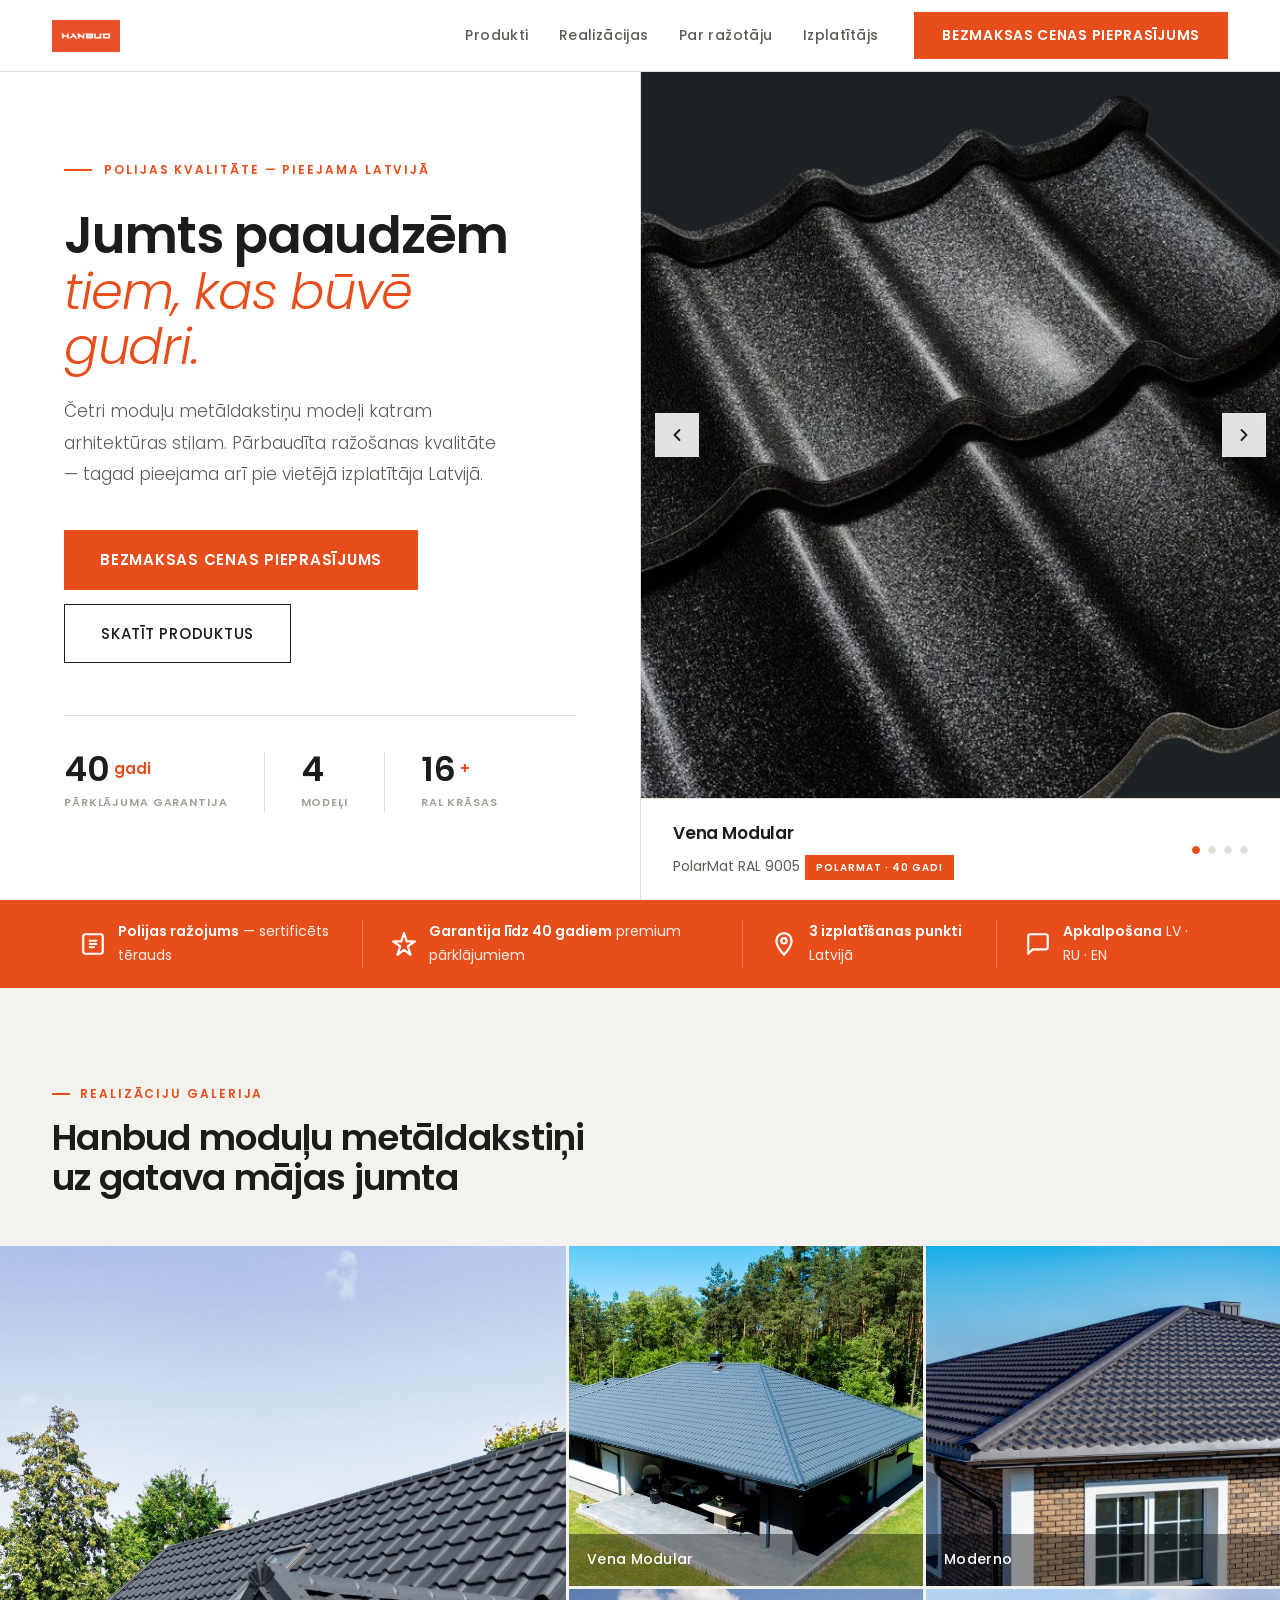
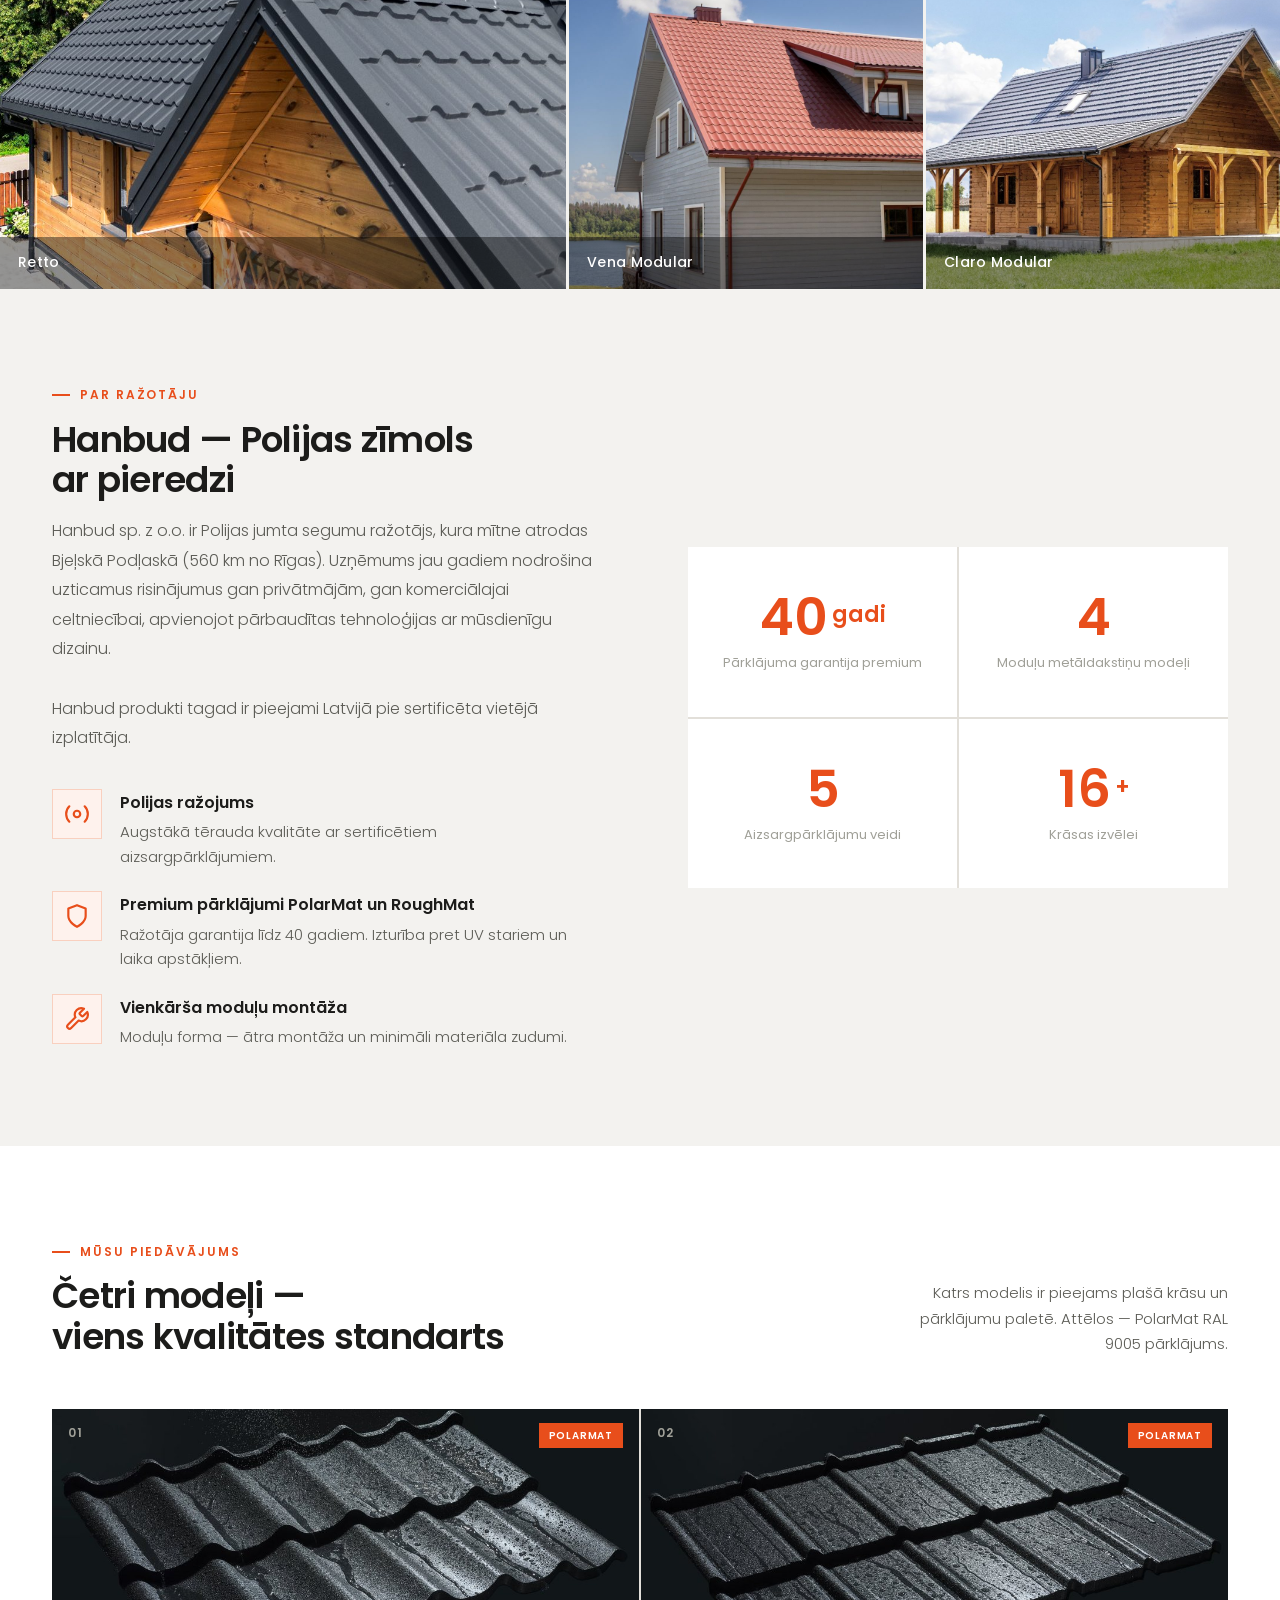
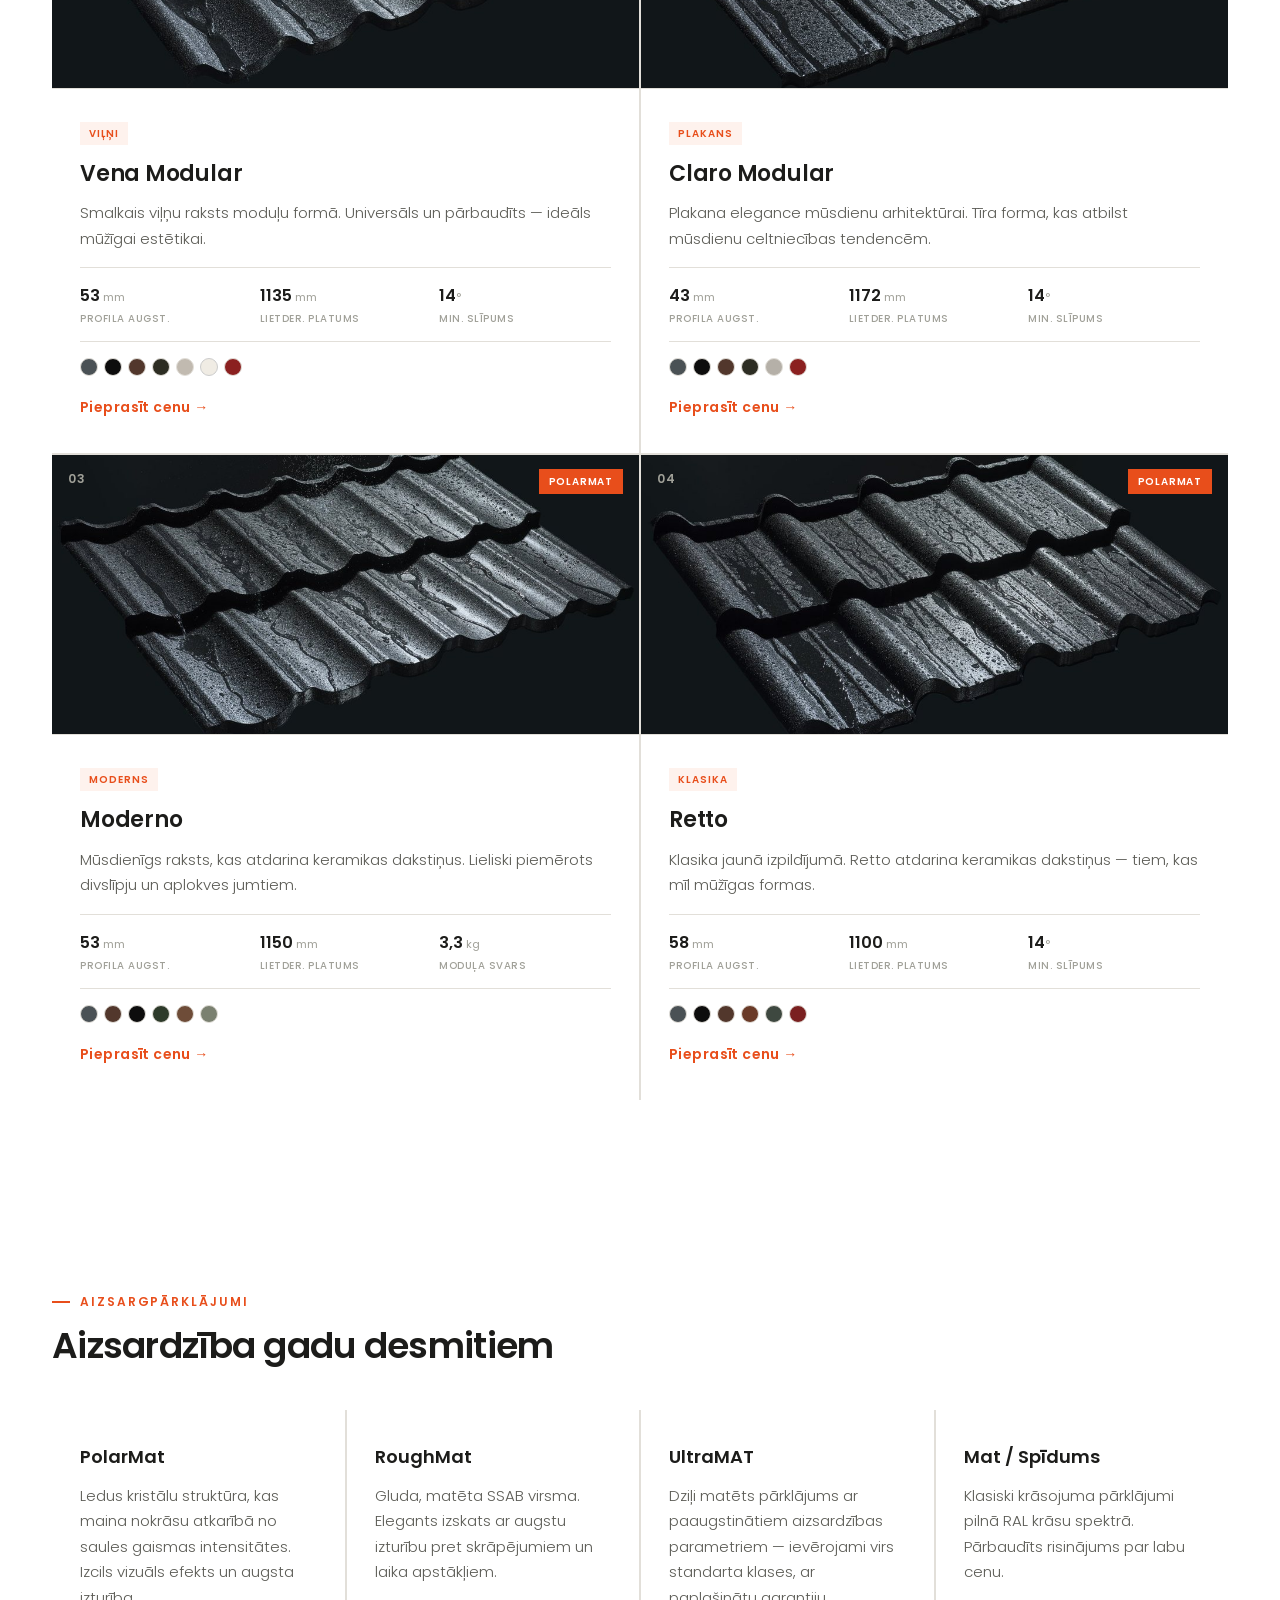
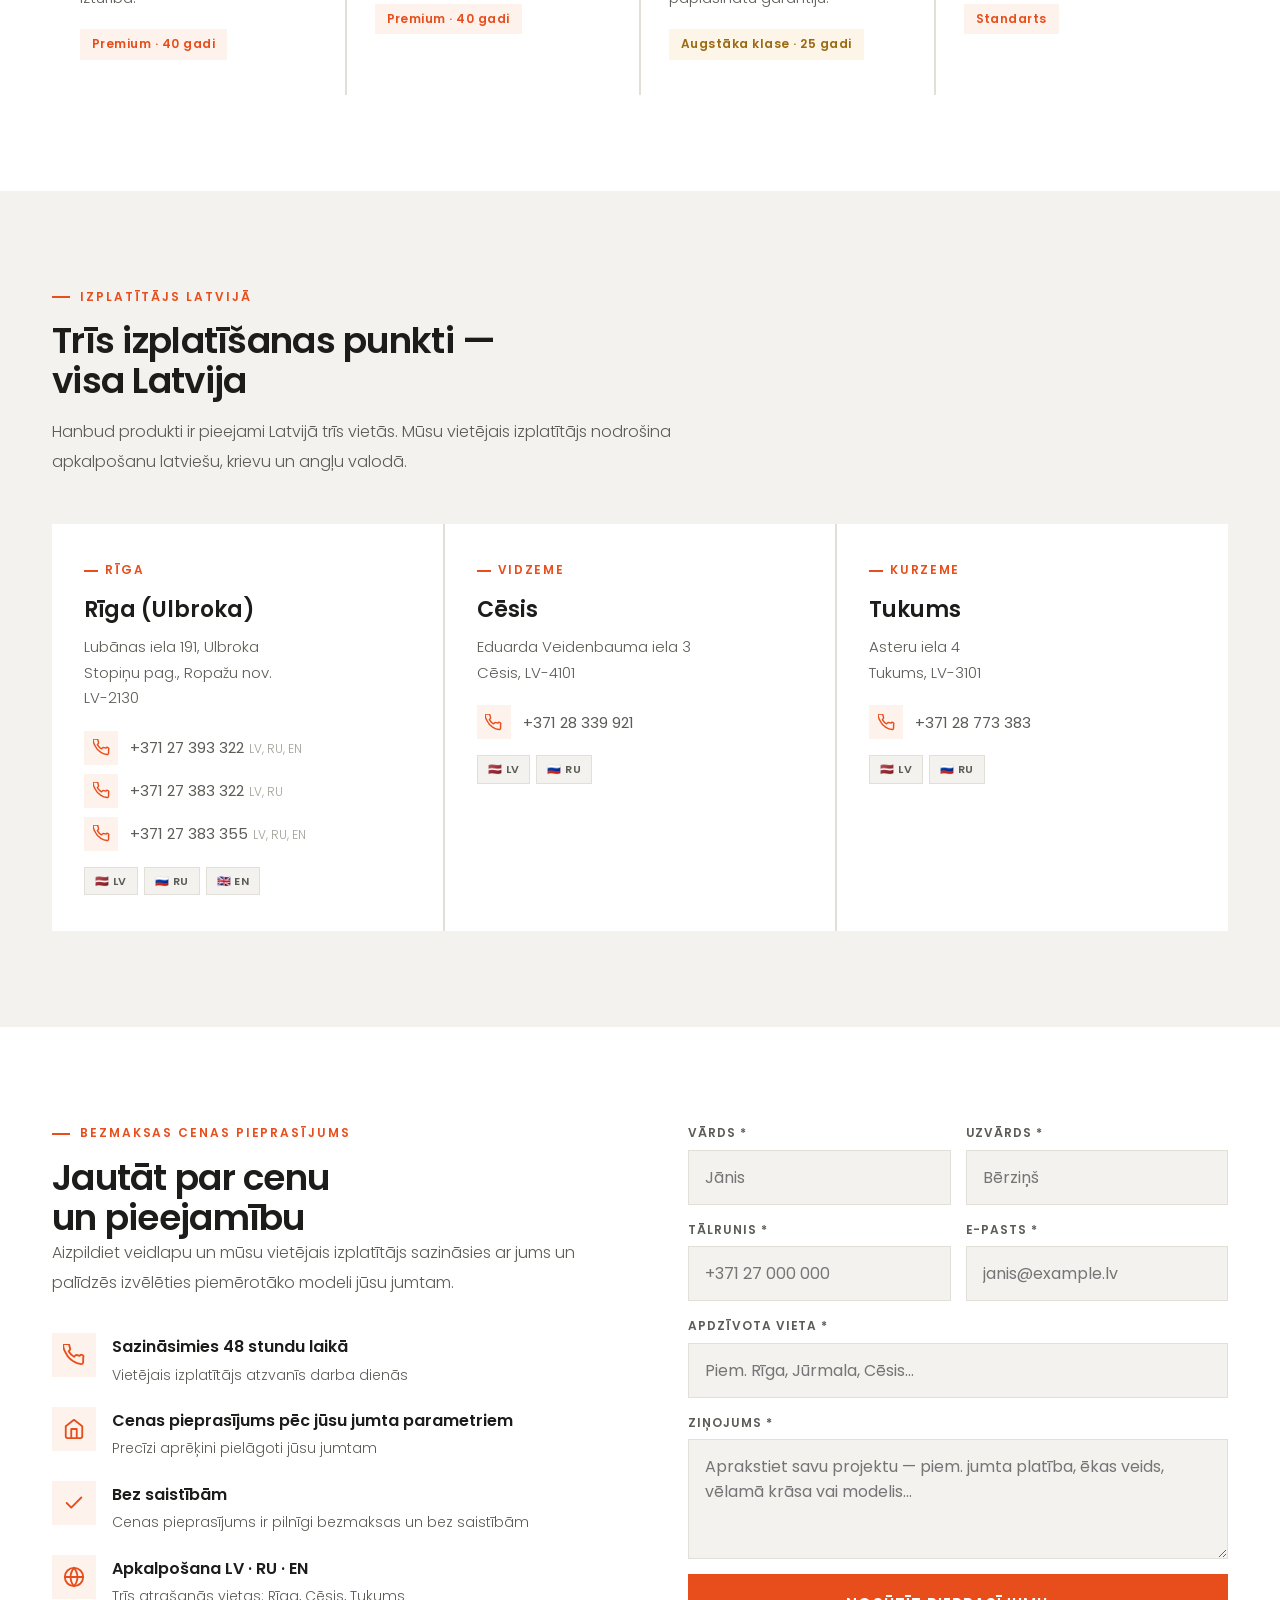
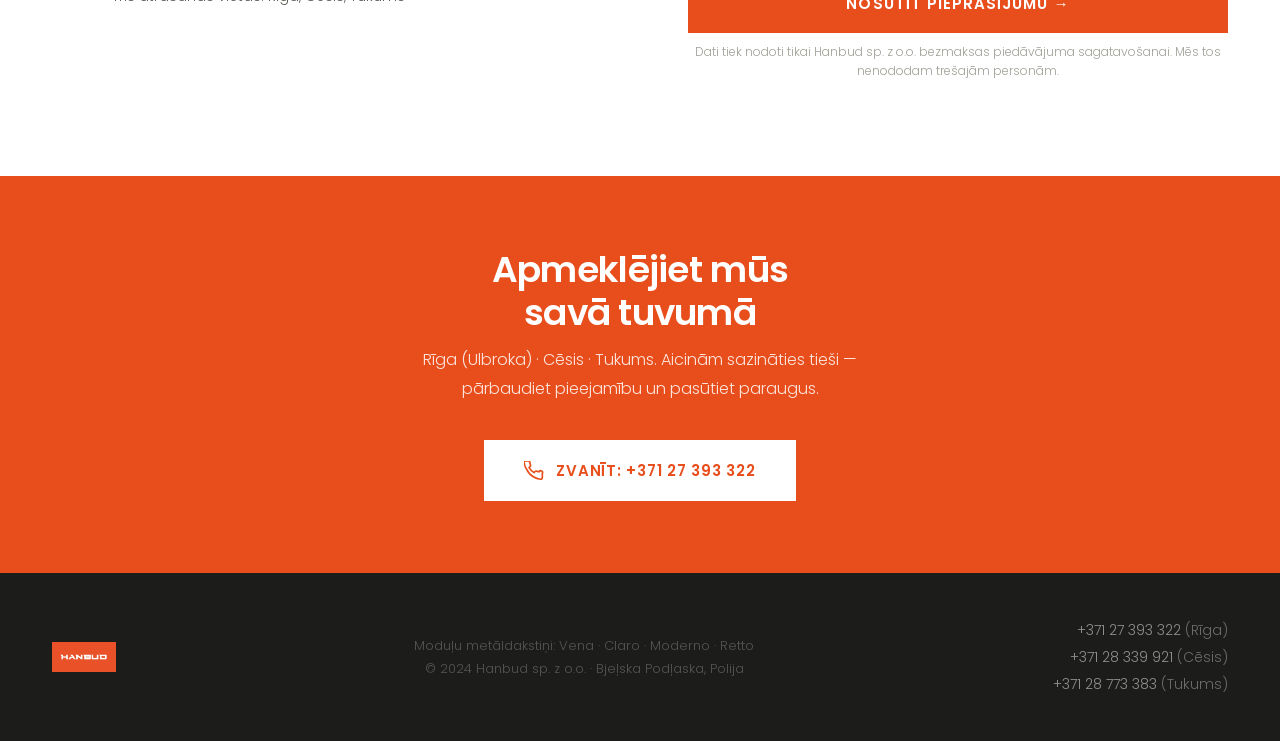
==== index.html @ 51af0681 "Add files via upload" ====
<!DOCTYPE html>
<html lang="lv">
<head>
  <meta charset="UTF-8">
  <meta name="viewport" content="width=device-width, initial-scale=1.0">
  <title>Hanbud Moduļu Metāldakstiņi | Latvija</title>
  <link rel="icon" type="image/png" href="images/logo.png">
  <link rel="preconnect" href="https://fonts.googleapis.com">
  <link href="https://fonts.googleapis.com/css2?family=Poppins:ital,wght@0,300;0,400;0,500;0,600;0,700;1,300&display=swap" rel="stylesheet">
  <link rel="stylesheet" href="style.css">
</head>
<body>

<!-- NAV -->
<nav>
  <a class="nav-logo" href="#top"><img src="images/logo.png" alt="Hanbud"></a>
  <div class="nav-right">
    <div class="nav-links">
      <a href="#produkty">Produkti</a>
      <a href="#realizacje">Realizācijas</a>
      <a href="#o-nas">Par ražotāju</a>
      <a href="#dystrybutor">Izplatītājs</a>
    </div>
    <a class="nav-cta" href="#formularz">Bezmaksas cenas pieprasījums</a>
  </div>
</nav>

<!-- HERO -->
<section id="top" style="padding:0">
  <div class="hero">
    <div class="hero-left">
      <div class="hero-eyebrow">
        <div class="eyebrow-line"></div>
        <span class="eyebrow-text">Polijas kvalitāte — pieejama Latvijā</span>
      </div>
      <h1>Jumts paaudzēm<br><em>tiem, kas būvē<br>gudri.</em></h1>
      <p class="hero-desc">Četri moduļu metāldakstiņu modeļi katram arhitektūras stilam. Pārbaudīta ražošanas kvalitāte — tagad pieejama arī pie vietējā izplatītāja Latvijā.</p>
      <div class="hero-actions">
        <a class="btn-primary" href="#formularz">Bezmaksas cenas pieprasījums</a>
        <a class="btn-ghost" href="#produkty">Skatīt produktus</a>
      </div>
      <div class="hero-stats">
        <div class="hero-stat">
          <div class="stat-num">40<span class="stat-unit">gadi</span></div>
          <div class="stat-label">Pārklājuma garantija</div>
        </div>
        <div class="hero-stat">
          <div class="stat-num">4</div>
          <div class="stat-label">Modeļi</div>
        </div>
        <div class="hero-stat">
          <div class="stat-num">16<span class="stat-unit">+</span></div>
          <div class="stat-label">RAL krāsas</div>
        </div>
      </div>
    </div>
    <div class="hero-right">
      <div class="hero-img-area" id="heroImgArea">
        <button class="slider-arrow slider-prev" onclick="switchHero(cur - 1)" aria-label="Iepriekšējais">
          <svg viewBox="0 0 24 24"><polyline points="15 18 9 12 15 6"/></svg>
        </button>
        <img class="hero-main-img" id="heroImg" src="images/hero_vena.jpg" alt="Blachodachówka">
        <button class="slider-arrow slider-next" onclick="switchHero(cur + 1)" aria-label="Nākamais">
          <svg viewBox="0 0 24 24"><polyline points="9 18 15 12 9 6"/></svg>
        </button>
      </div>
      <div class="hero-info-bar">
        <div class="hero-product-label">
          <strong id="heroName">Vena Modular</strong>
          <span id="heroSub">PolarMat RAL 9005</span>
          <div class="hero-coating-badge">PolarMat · 40 gadi</div>
        </div>
        <div class="hero-dots">
          <div class="hero-dot active" onclick="switchHero(0)"></div>
          <div class="hero-dot" onclick="switchHero(1)"></div>
          <div class="hero-dot" onclick="switchHero(2)"></div>
          <div class="hero-dot" onclick="switchHero(3)"></div>
        </div>
      </div>
    </div>
  </div>
</section>

<!-- TRUST BAR -->
<div class="trust-bar">
  <div class="trust-item">
    <svg class="trust-svg" viewBox="0 0 24 24"><rect x="3" y="3" width="18" height="18" rx="2"/><path d="M9 9h6M9 12h6M9 15h4"/></svg>
    <span class="trust-text"><strong>Polijas ražojums</strong> — sertificēts tērauds</span>
  </div>
  <div class="trust-item">
    <svg class="trust-svg" viewBox="0 0 24 24"><path d="M12 2l2.5 7.5H22l-6.5 4.7 2.5 7.8L12 17.5 6 22l2.5-7.8L2 9.5h7.5z"/></svg>
    <span class="trust-text"><strong>Garantija līdz 40 gadiem</strong> premium pārklājumiem</span>
  </div>
  <div class="trust-item">
    <svg class="trust-svg" viewBox="0 0 24 24"><path d="M12 2C8.13 2 5 5.13 5 9c0 5.25 7 13 7 13s7-7.75 7-13c0-3.87-3.13-7-7-7z"/><circle cx="12" cy="9" r="2.5"/></svg>
    <span class="trust-text"><strong>3 izplatīšanas punkti</strong> Latvijā</span>
  </div>
  <div class="trust-item">
    <svg class="trust-svg" viewBox="0 0 24 24"><path d="M21 15a2 2 0 01-2 2H7l-4 4V5a2 2 0 012-2h14a2 2 0 012 2z"/></svg>
    <span class="trust-text"><strong>Apkalpošana</strong> LV · RU · EN</span>
  </div>
</div>

<!-- GALLERY -->
<section class="gallery-section" id="realizacje">
  <div class="gallery-header">
    <div class="section-label">Realizāciju galerija</div>
    <h2 class="section-title">Hanbud moduļu metāldakstiņi<br>uz gatava mājas jumta</h2>
  </div>
  <div class="gallery-grid">
    <div class="gallery-item" onclick="openLightbox(0)"><img src="images/gallery_retto.jpg"   alt="Retto"><div class="gallery-caption">Retto</div></div>
    <div class="gallery-item" onclick="openLightbox(1)"><img src="images/gallery_vena.jpg"    alt="Vena Modular"><div class="gallery-caption">Vena Modular</div></div>
    <div class="gallery-item" onclick="openLightbox(2)"><img src="images/gallery_moderno.jpg" alt="Moderno"><div class="gallery-caption">Moderno</div></div>
    <div class="gallery-item" onclick="openLightbox(3)"><img src="images/gallery_vena2.jpg"   alt="Vena Modular"><div class="gallery-caption">Vena Modular</div></div>
    <div class="gallery-item" onclick="openLightbox(4)"><img src="images/gallery_claro.jpg"   alt="Claro Modular"><div class="gallery-caption">Claro Modular</div></div>
  </div>
</section>

<!-- LIGHTBOX -->
<div class="lightbox" id="lightbox" onclick="closeLightbox(event)">
  <button class="lightbox-close" onclick="closeLightboxDirect()">
    <svg viewBox="0 0 24 24"><line x1="18" y1="6" x2="6" y2="18"/><line x1="6" y1="6" x2="18" y2="18"/></svg>
  </button>
  <button class="lightbox-prev" onclick="lbNav(-1); event.stopPropagation()">
    <svg viewBox="0 0 24 24"><polyline points="15 18 9 12 15 6"/></svg>
  </button>
  <button class="lightbox-next" onclick="lbNav(1); event.stopPropagation()">
    <svg viewBox="0 0 24 24"><polyline points="9 18 15 12 9 6"/></svg>
  </button>
  <div class="lightbox-inner" onclick="event.stopPropagation()">
    <img class="lightbox-img" id="lbImg" src="" alt="">
    <div class="lightbox-caption" id="lbCaption"></div>
  </div>
</div>

<!-- ABOUT -->
<section class="about-section section" id="o-nas">
  <div class="container">
    <div class="about-grid">
      <div>
        <div class="section-label">Par ražotāju</div>
        <h2 class="section-title">Hanbud — Polijas zīmols<br>ar pieredzi</h2>
        <p class="about-body">Hanbud sp. z o.o. ir Polijas jumta segumu ražotājs, kura mītne atrodas Bjeļskā Podļaskā (560 km no Rīgas). Uzņēmums jau gadiem nodrošina uzticamus risinājumus gan privātmājām, gan komerciālajai celtniecībai, apvienojot pārbaudītas tehnoloģijas ar mūsdienīgu dizainu.<br><br>Hanbud produkti tagad ir pieejami Latvijā pie sertificēta vietējā izplatītāja.</p>
        <div class="about-features">
          <div class="af">
            <div class="af-icon"><svg class="af-svg" viewBox="0 0 24 24"><circle cx="12" cy="12" r="3"/><path d="M19.07 4.93a10 10 0 010 14.14M4.93 4.93a10 10 0 000 14.14"/></svg></div>
            <div class="af-text"><h4>Polijas ražojums</h4><p>Augstākā tērauda kvalitāte ar sertificētiem aizsargpārklājumiem.</p></div>
          </div>
          <div class="af">
            <div class="af-icon"><svg class="af-svg" viewBox="0 0 24 24"><path d="M12 22s8-4 8-10V5l-8-3-8 3v7c0 6 8 10 8 10z"/></svg></div>
            <div class="af-text"><h4>Premium pārklājumi PolarMat un RoughMat</h4><p>Ražotāja garantija līdz 40 gadiem. Izturība pret UV stariem un laika apstākļiem.</p></div>
          </div>
          <div class="af">
            <div class="af-icon"><svg class="af-svg" viewBox="0 0 24 24"><path d="M14.7 6.3a1 1 0 000 1.4l1.6 1.6a1 1 0 001.4 0l3.77-3.77a6 6 0 01-7.94 7.94l-6.91 6.91a2.12 2.12 0 01-3-3l6.91-6.91a6 6 0 017.94-7.94l-3.76 3.76z"/></svg></div>
            <div class="af-text"><h4>Vienkārša moduļu montāža</h4><p>Moduļu forma — ātra montāža un minimāli materiāla zudumi.</p></div>
          </div>
        </div>
      </div>
      <div class="about-numbers">
        <div class="an-box"><div class="an-num">40<span class="an-unit">gadi</span></div><div class="an-label">Pārklājuma garantija premium</div></div>
        <div class="an-box"><div class="an-num">4</div><div class="an-label">Moduļu metāldakstiņu modeļi</div></div>
        <div class="an-box"><div class="an-num">5</div><div class="an-label">Aizsargpārklājumu veidi</div></div>
        <div class="an-box"><div class="an-num">16<span class="an-unit">+</span></div><div class="an-label">Krāsas izvēlei</div></div>
      </div>
    </div>
  </div>
</section>

<!-- PRODUCTS -->
<section class="products-section section" id="produkty">
  <div class="container">
    <div class="products-header">
      <div>
        <div class="section-label">Mūsu piedāvājums</div>
        <h2 class="section-title">Četri modeļi —<br>viens kvalitātes standarts</h2>
      </div>
      <p class="products-sub">Katrs modelis ir pieejams plašā krāsu un pārklājumu paletē. Attēlos — PolarMat RAL 9005 pārklājums.</p>
    </div>
    <div class="products-grid">

      <!-- Vena Modular -->
      <div class="product-card">
        <div class="product-img-wrap">
          <span class="product-num">01</span>
          <span class="product-coating-tag">PolarMat</span>
          <img src="images/product_vena.jpg" alt="Vena Modular">
        </div>
        <div class="product-body">
          <div>
            <span class="product-tag">Viļņi</span>
            <h3 class="product-name">Vena Modular</h3>
            <p class="product-desc">Smalkais viļņu raksts moduļu formā. Universāls un pārbaudīts — ideāls mūžīgai estētikai.</p>
          </div>
          <div>
            <div class="product-specs">
              <div><div class="spec-val">53<span> mm</span></div><div class="spec-key">Profila augst.</div></div>
              <div><div class="spec-val">1135<span> mm</span></div><div class="spec-key">Lietder. platums</div></div>
              <div><div class="spec-val">14<span>°</span></div><div class="spec-key">Min. slīpums</div></div>
            </div>
            <div class="product-colors">
              <div class="color-dot" style="background:#4a5155"></div>
              <div class="color-dot" style="background:#0d0d0d"></div>
              <div class="color-dot" style="background:#52372c"></div>
              <div class="color-dot" style="background:#2d2d23"></div>
              <div class="color-dot" style="background:#c1bab0"></div>
              <div class="color-dot" style="background:#f0ece4;border-color:#ccc"></div>
              <div class="color-dot" style="background:#8b2020"></div>
            </div>
            <button class="product-cta" onclick="scrollToForm()">Pieprasīt cenu →</button>
          </div>
        </div>
      </div>

      <!-- Claro Modular -->
      <div class="product-card">
        <div class="product-img-wrap">
          <span class="product-num">02</span>
          <span class="product-coating-tag">PolarMat</span>
          <img src="images/product_claro.jpg" alt="Claro Modular">
        </div>
        <div class="product-body">
          <div>
            <span class="product-tag">Plakans</span>
            <h3 class="product-name">Claro Modular</h3>
            <p class="product-desc">Plakana elegance mūsdienu arhitektūrai. Tīra forma, kas atbilst mūsdienu celtniecības tendencēm.</p>
          </div>
          <div>
            <div class="product-specs">
              <div><div class="spec-val">43<span> mm</span></div><div class="spec-key">Profila augst.</div></div>
              <div><div class="spec-val">1172<span> mm</span></div><div class="spec-key">Lietder. platums</div></div>
              <div><div class="spec-val">14<span>°</span></div><div class="spec-key">Min. slīpums</div></div>
            </div>
            <div class="product-colors">
              <div class="color-dot" style="background:#4a5155"></div>
              <div class="color-dot" style="background:#0d0d0d"></div>
              <div class="color-dot" style="background:#52372c"></div>
              <div class="color-dot" style="background:#2d2d23"></div>
              <div class="color-dot" style="background:#b5b0a8"></div>
              <div class="color-dot" style="background:#8b2020"></div>
            </div>
            <button class="product-cta" onclick="scrollToForm()">Pieprasīt cenu →</button>
          </div>
        </div>
      </div>

      <!-- Moderno -->
      <div class="product-card">
        <div class="product-img-wrap">
          <span class="product-num">03</span>
          <span class="product-coating-tag">PolarMat</span>
          <img src="images/product_moderno.jpg" alt="Moderno">
        </div>
        <div class="product-body">
          <div>
            <span class="product-tag">Moderns</span>
            <h3 class="product-name">Moderno</h3>
            <p class="product-desc">Mūsdienīgs raksts, kas atdarina keramikas dakstiņus. Lieliski piemērots divslīpju un aplokves jumtiem.</p>
          </div>
          <div>
            <div class="product-specs">
              <div><div class="spec-val">53<span> mm</span></div><div class="spec-key">Profila augst.</div></div>
              <div><div class="spec-val">1150<span> mm</span></div><div class="spec-key">Lietder. platums</div></div>
              <div><div class="spec-val">3,3<span> kg</span></div><div class="spec-key">Moduļa svars</div></div>
            </div>
            <div class="product-colors">
              <div class="color-dot" style="background:#4a5155"></div>
              <div class="color-dot" style="background:#52372c"></div>
              <div class="color-dot" style="background:#0d0d0d"></div>
              <div class="color-dot" style="background:#2d3a2a"></div>
              <div class="color-dot" style="background:#6e4c38"></div>
              <div class="color-dot" style="background:#7a8070"></div>
            </div>
            <button class="product-cta" onclick="scrollToForm()">Pieprasīt cenu →</button>
          </div>
        </div>
      </div>

      <!-- Retto -->
      <div class="product-card">
        <div class="product-img-wrap">
          <span class="product-num">04</span>
          <span class="product-coating-tag">PolarMat</span>
          <img src="images/product_retto.jpg" alt="Retto">
        </div>
        <div class="product-body">
          <div>
            <span class="product-tag">Klasika</span>
            <h3 class="product-name">Retto</h3>
            <p class="product-desc">Klasika jaunā izpildījumā. Retto atdarina keramikas dakstiņus — tiem, kas mīl mūžīgas formas.</p>
          </div>
          <div>
            <div class="product-specs">
              <div><div class="spec-val">58<span> mm</span></div><div class="spec-key">Profila augst.</div></div>
              <div><div class="spec-val">1100<span> mm</span></div><div class="spec-key">Lietder. platums</div></div>
              <div><div class="spec-val">14<span>°</span></div><div class="spec-key">Min. slīpums</div></div>
            </div>
            <div class="product-colors">
              <div class="color-dot" style="background:#4a5155"></div>
              <div class="color-dot" style="background:#0d0d0d"></div>
              <div class="color-dot" style="background:#52372c"></div>
              <div class="color-dot" style="background:#6a3a28"></div>
              <div class="color-dot" style="background:#3e4840"></div>
              <div class="color-dot" style="background:#7a2020"></div>
            </div>
            <button class="product-cta" onclick="scrollToForm()">Pieprasīt cenu →</button>
          </div>
        </div>
      </div>

    </div>
  </div>
</section>

<!-- COATINGS -->
<section class="coatings-section">
  <div class="container">
    <div class="section-label">Aizsargpārklājumi</div>
    <h2 class="section-title">Aizsardzība gadu desmitiem</h2>
    <div class="coatings-grid">
      <div class="coating-card">
        <div class="coating-name">PolarMat</div>
        <p class="coating-desc">Ledus kristālu struktūra, kas maina nokrāsu atkarībā no saules gaismas intensitātes. Izcils vizuāls efekts un augsta izturība.</p>
        <span class="coating-badge">Premium · 40 gadi</span>
      </div>
      <div class="coating-card">
        <div class="coating-name">RoughMat</div>
        <p class="coating-desc">Gluda, matēta SSAB virsma. Elegants izskats ar augstu izturību pret skrāpējumiem un laika apstākļiem.</p>
        <span class="coating-badge">Premium · 40 gadi</span>
      </div>
      <div class="coating-card">
        <div class="coating-name">UltraMAT</div>
        <p class="coating-desc">Dziļi matēts pārklājums ar paaugstinātiem aizsardzības parametriem — ievērojami virs standarta klases, ar paplašinātu garantiju.</p>
        <span class="coating-badge mid">Augstāka klase · 25 gadi</span>
      </div>
      <div class="coating-card">
        <div class="coating-name">Mat / Spīdums</div>
        <p class="coating-desc">Klasiski krāsojuma pārklājumi pilnā RAL krāsu spektrā. Pārbaudīts risinājums par labu cenu.</p>
        <span class="coating-badge">Standarts</span>
      </div>
    </div>
  </div>
</section>

<!-- DEALER -->
<section class="dealer-section" id="dystrybutor">
  <div class="container">
    <div class="section-label">Izplatītājs Latvijā</div>
    <h2 class="section-title">Trīs izplatīšanas punkti —<br>visa Latvija</h2>
    <p style="font-size:16px;font-weight:300;color:var(--mid);line-height:1.85;margin-top:16px;max-width:640px">Hanbud produkti ir pieejami Latvijā trīs vietās. Mūsu vietējais izplatītājs nodrošina apkalpošanu latviešu, krievu un angļu valodā.</p>
    <div class="dealer-grid">

      <!-- Rīga -->
      <div class="dealer-card">
        <div class="dealer-city-label">Rīga</div>
        <div class="dealer-name">Rīga (Ulbroka)</div>
        <div class="dealer-address">Lubānas iela 191, Ulbroka<br>Stopiņu pag., Ropažu nov.<br>LV-2130</div>
        <div class="dealer-contacts">
          <a class="dealer-contact" href="tel:+37127393322">
            <div class="dci"><svg class="dci-svg" viewBox="0 0 24 24"><path d="M22 16.92v3a2 2 0 01-2.18 2 19.79 19.79 0 01-8.63-3.07A19.5 19.5 0 013.07 9.8 19.79 19.79 0 01.01 1.18 2 2 0 012 0h3a2 2 0 012 1.72 12.84 12.84 0 00.7 2.81 2 2 0 01-.45 2.11L6.09 7.91a16 16 0 006 6l1.27-1.27a2 2 0 012.11-.45 12.84 12.84 0 002.81.7A2 2 0 0122 14.92z"/></svg></div>
            <span>+371 27 393 322<small>LV, RU, EN</small></span>
          </a>
          <a class="dealer-contact" href="tel:+37127383322">
            <div class="dci"><svg class="dci-svg" viewBox="0 0 24 24"><path d="M22 16.92v3a2 2 0 01-2.18 2 19.79 19.79 0 01-8.63-3.07A19.5 19.5 0 013.07 9.8 19.79 19.79 0 01.01 1.18 2 2 0 012 0h3a2 2 0 012 1.72 12.84 12.84 0 00.7 2.81 2 2 0 01-.45 2.11L6.09 7.91a16 16 0 006 6l1.27-1.27a2 2 0 012.11-.45 12.84 12.84 0 002.81.7A2 2 0 0122 14.92z"/></svg></div>
            <span>+371 27 383 322<small>LV, RU</small></span>
          </a>
          <a class="dealer-contact" href="tel:+37127383355">
            <div class="dci"><svg class="dci-svg" viewBox="0 0 24 24"><path d="M22 16.92v3a2 2 0 01-2.18 2 19.79 19.79 0 01-8.63-3.07A19.5 19.5 0 013.07 9.8 19.79 19.79 0 01.01 1.18 2 2 0 012 0h3a2 2 0 012 1.72 12.84 12.84 0 00.7 2.81 2 2 0 01-.45 2.11L6.09 7.91a16 16 0 006 6l1.27-1.27a2 2 0 012.11-.45 12.84 12.84 0 002.81.7A2 2 0 0122 14.92z"/></svg></div>
            <span>+371 27 383 355<small>LV, RU, EN</small></span>
          </a>
        </div>
        <div class="lang-badges"><span class="lang-badge">🇱🇻 LV</span><span class="lang-badge">🇷🇺 RU</span><span class="lang-badge">🇬🇧 EN</span></div>
      </div>

      <!-- Cēsis -->
      <div class="dealer-card">
        <div class="dealer-city-label">Vidzeme</div>
        <div class="dealer-name">Cēsis</div>
        <div class="dealer-address">Eduarda Veidenbauma iela 3<br>Cēsis, LV-4101</div>
        <div class="dealer-contacts">
          <a class="dealer-contact" href="tel:+37128339921">
            <div class="dci"><svg class="dci-svg" viewBox="0 0 24 24"><path d="M22 16.92v3a2 2 0 01-2.18 2 19.79 19.79 0 01-8.63-3.07A19.5 19.5 0 013.07 9.8 19.79 19.79 0 01.01 1.18 2 2 0 012 0h3a2 2 0 012 1.72 12.84 12.84 0 00.7 2.81 2 2 0 01-.45 2.11L6.09 7.91a16 16 0 006 6l1.27-1.27a2 2 0 012.11-.45 12.84 12.84 0 002.81.7A2 2 0 0122 14.92z"/></svg></div>
            <span>+371 28 339 921</span>
          </a>
        </div>
        <div class="lang-badges"><span class="lang-badge">🇱🇻 LV</span><span class="lang-badge">🇷🇺 RU</span></div>
      </div>

      <!-- Tukums -->
      <div class="dealer-card">
        <div class="dealer-city-label">Kurzeme</div>
        <div class="dealer-name">Tukums</div>
        <div class="dealer-address">Asteru iela 4<br>Tukums, LV-3101</div>
        <div class="dealer-contacts">
          <a class="dealer-contact" href="tel:+37128773383">
            <div class="dci"><svg class="dci-svg" viewBox="0 0 24 24"><path d="M22 16.92v3a2 2 0 01-2.18 2 19.79 19.79 0 01-8.63-3.07A19.5 19.5 0 013.07 9.8 19.79 19.79 0 01.01 1.18 2 2 0 012 0h3a2 2 0 012 1.72 12.84 12.84 0 00.7 2.81 2 2 0 01-.45 2.11L6.09 7.91a16 16 0 006 6l1.27-1.27a2 2 0 012.11-.45 12.84 12.84 0 002.81.7A2 2 0 0122 14.92z"/></svg></div>
            <span>+371 28 773 383</span>
          </a>
        </div>
        <div class="lang-badges"><span class="lang-badge">🇱🇻 LV</span><span class="lang-badge">🇷🇺 RU</span></div>
      </div>

    </div>
  </div>
</section>

<!-- FORM -->
<section class="form-section" id="formularz">
  <div class="form-wrap">
    <div class="form-left">
      <div class="section-label">Bezmaksas cenas pieprasījums</div>
      <h2 class="section-title">Jautāt par cenu<br>un pieejamību</h2>
      <p class="form-intro">Aizpildiet veidlapu un mūsu vietējais izplatītājs sazināsies ar jums un palīdzēs izvēlēties piemērotāko modeli jūsu jumtam.</p>
      <div class="form-guarantees">
        <div class="fg">
          <div class="fg-icon"><svg class="fg-svg" viewBox="0 0 24 24"><path d="M22 16.92v3a2 2 0 01-2.18 2 19.79 19.79 0 01-8.63-3.07A19.5 19.5 0 013.07 9.8 19.79 19.79 0 01.01 1.18 2 2 0 012 0h3a2 2 0 012 1.72 12.84 12.84 0 00.7 2.81 2 2 0 01-.45 2.11L6.09 7.91a16 16 0 006 6l1.27-1.27a2 2 0 012.11-.45 12.84 12.84 0 002.81.7A2 2 0 0122 14.92z"/></svg></div>
          <div class="fg-text"><h4>Sazināsimies 48 stundu laikā</h4><p>Vietējais izplatītājs atzvanīs darba dienās</p></div>
        </div>
        <div class="fg">
          <div class="fg-icon"><svg class="fg-svg" viewBox="0 0 24 24"><path d="M3 9l9-7 9 7v11a2 2 0 01-2 2H5a2 2 0 01-2-2z"/><polyline points="9 22 9 12 15 12 15 22"/></svg></div>
          <div class="fg-text"><h4>Cenas pieprasījums pēc jūsu jumta parametriem</h4><p>Precīzi aprēķini pielāgoti jūsu jumtam</p></div>
        </div>
        <div class="fg">
          <div class="fg-icon"><svg class="fg-svg" viewBox="0 0 24 24"><polyline points="20 6 9 17 4 12"/></svg></div>
          <div class="fg-text"><h4>Bez saistībām</h4><p>Cenas pieprasījums ir pilnīgi bezmaksas un bez saistībām</p></div>
        </div>
        <div class="fg">
          <div class="fg-icon"><svg class="fg-svg" viewBox="0 0 24 24"><circle cx="12" cy="12" r="10"/><line x1="2" y1="12" x2="22" y2="12"/><path d="M12 2a15.3 15.3 0 010 20M12 2a15.3 15.3 0 000 20"/></svg></div>
          <div class="fg-text"><h4>Apkalpošana LV · RU · EN</h4><p>Trīs atrašanās vietas: Rīga, Cēsis, Tukums</p></div>
        </div>
      </div>
    </div>
    <div>
      <form class="contact-form" id="leadForm" onsubmit="handleSubmit(event)">
        <div class="form-row">
          <div class="form-group"><label>Vārds *</label><input type="text" name="first_name" placeholder="Jānis" required></div>
          <div class="form-group"><label>Uzvārds *</label><input type="text" name="last_name" placeholder="Bērziņš" required></div>
        </div>
        <div class="form-row">
          <div class="form-group"><label>Tālrunis *</label><input type="tel" name="phone" placeholder="+371 27 000 000" required></div>
          <div class="form-group"><label>E-pasts *</label><input type="email" name="email" placeholder="janis@example.lv" required></div>
        </div>
        <div class="form-group"><label>Apdzīvota vieta *</label><input type="text" name="city" placeholder="Piem. Rīga, Jūrmala, Cēsis..." required></div>
        <div class="form-group"><label>Ziņojums *</label><textarea name="comment" placeholder="Aprakstiet savu projektu — piem. jumta platība, ēkas veids, vēlamā krāsa vai modelis..." required></textarea></div>
        <button type="submit" class="form-submit">Nosūtīt pieprasījumu →</button>
        <p class="form-note">Dati tiek nodoti tikai Hanbud sp. z o.o. bezmaksas piedāvājuma sagatavošanai. Mēs tos nenododam trešajām personām.</p>
      </form>
    </div>
  </div>
</section>

<!-- CTA -->
<section class="cta-section">
  <h2 class="cta-title">Apmeklējiet mūs<br>savā tuvumā</h2>
  <p class="cta-sub">Rīga (Ulbroka) · Cēsis · Tukums. Aicinām sazināties tieši — pārbaudiet pieejamību un pasūtiet paraugus.</p>
  <a class="cta-btn" href="tel:+37127393322">
    <svg viewBox="0 0 24 24"><path d="M22 16.92v3a2 2 0 01-2.18 2 19.79 19.79 0 01-8.63-3.07A19.5 19.5 0 013.07 9.8 19.79 19.79 0 01.01 1.18 2 2 0 012 0h3a2 2 0 012 1.72 12.84 12.84 0 00.7 2.81 2 2 0 01-.45 2.11L6.09 7.91a16 16 0 006 6l1.27-1.27a2 2 0 012.11-.45 12.84 12.84 0 002.81.7A2 2 0 0122 14.92z"/></svg>
    Zvanīt: +371 27 393 322
  </a>
</section>

<!-- SUCCESS OVERLAY -->
<div class="success-overlay" id="successOverlay">
  <div class="success-modal">
    <div class="success-icon">
      <svg viewBox="0 0 24 24" fill="none" stroke="#2e7d32" stroke-width="2.5" stroke-linecap="round" stroke-linejoin="round"><polyline points="20 6 9 17 4 12"/></svg>
    </div>
    <h3>Paldies! Jūsu pieprasījums ir veiksmīgi nosūtīts.</h3>
    <p>Mūsu vietējais izplatītājs sazināsies ar jums <strong>48 stundu laikā darba dienās</strong>.</p>
    <button class="success-close" onclick="closeSuccess()">Aizvērt</button>
  </div>
</div>

<!-- FOOTER -->
<footer>
  <div class="footer-logo"><img src="images/logo.png" alt="Hanbud"></div>
  <div class="footer-center">Moduļu metāldakstiņi: Vena · Claro · Moderno · Retto<br>© 2024 Hanbud sp. z o.o. · Bjeļska Podļaska, Polija</div>
  <div class="footer-info">
    <a href="tel:+37127393322">+371 27 393 322</a> (Rīga)<br>
    <a href="tel:+37128339921">+371 28 339 921</a> (Cēsis)<br>
    <a href="tel:+37128773383">+371 28 773 383</a> (Tukums)
  </div>
</footer>

<script src="script.js"></script>
</body>
</html>
---- style.css ----
:root {
  --white: #ffffff;
  --grey: #f3f2ef;
  --grey2: #ebe9e5;
  --dark: #1c1c1a;
  --mid: #5c5c56;
  --light: #a0a098;
  --border: #e2dfd9;
  --accent: #e84e1b;
  --accent-dark: #c03a10;
  --accent-light: #fef2ed;
  --accent-mid: #f9d0bf;
}

*, *::before, *::after { box-sizing: border-box; margin: 0; padding: 0; }
html { scroll-behavior: smooth; }
body { font-family: 'Poppins', sans-serif; background: var(--white); color: var(--dark); font-size: 17px; line-height: 1.7; overflow-x: hidden; }

/* ── NAV ── */
nav { position: fixed; top: 0; left: 0; right: 0; z-index: 200; background: rgba(255,255,255,.97); backdrop-filter: blur(12px); border-bottom: 1px solid var(--border); height: 72px; display: flex; align-items: center; justify-content: space-between; padding: 0 52px; }
.nav-logo img { height: 32px; display: block; }
.nav-right { display: flex; align-items: center; gap: 36px; }
.nav-links { display: flex; gap: 30px; }
.nav-links a { font-size: 14px; font-weight: 500; color: var(--mid); text-decoration: none; letter-spacing: .03em; transition: color .2s; }
.nav-links a:hover { color: var(--accent); }
.nav-cta { background: var(--accent); color: #fff; border: none; padding: 12px 28px; font-family: 'Poppins', sans-serif; font-size: 14px; font-weight: 600; letter-spacing: .05em; text-transform: uppercase; cursor: pointer; transition: background .2s; text-decoration: none; }
.nav-cta:hover { background: var(--accent-dark); }

/* ── HERO ── */
.hero { min-height: 100vh; display: grid; grid-template-columns: 1fr 1fr; padding-top: 72px; overflow: hidden; }
.hero-left { display: flex; flex-direction: column; justify-content: center; padding: 80px 64px; background: var(--white); }
.hero-eyebrow { display: flex; align-items: center; gap: 12px; margin-bottom: 28px; }
.eyebrow-line { width: 28px; height: 2px; background: var(--accent); }
.eyebrow-text { font-size: 12px; font-weight: 600; letter-spacing: .16em; text-transform: uppercase; color: var(--accent); }
.hero h1 { font-size: clamp(38px, 4vw, 60px); font-weight: 600; line-height: 1.08; color: var(--dark); margin-bottom: 22px; letter-spacing: -.025em; }
.hero h1 em { font-style: italic; font-weight: 300; color: var(--accent); }
.hero-desc { font-size: 17px; font-weight: 300; color: var(--mid); line-height: 1.85; margin-bottom: 40px; max-width: 440px; }
.hero-actions { display: flex; gap: 14px; flex-wrap: wrap; margin-bottom: 52px; }
.btn-primary { background: var(--accent); color: #fff; border: none; padding: 17px 36px; font-family: 'Poppins', sans-serif; font-size: 15px; font-weight: 600; letter-spacing: .05em; text-transform: uppercase; cursor: pointer; transition: all .2s; text-decoration: none; display: inline-block; }
.btn-primary:hover { background: var(--accent-dark); transform: translateY(-2px); }
.btn-ghost { background: transparent; color: var(--dark); border: 1.5px solid var(--dark); padding: 16px 36px; font-family: 'Poppins', sans-serif; font-size: 15px; font-weight: 500; letter-spacing: .05em; text-transform: uppercase; cursor: pointer; transition: all .2s; text-decoration: none; display: inline-block; }
.btn-ghost:hover { background: var(--dark); color: #fff; }
.hero-stats { display: flex; padding-top: 36px; border-top: 1px solid var(--border); }
.hero-stat { display: flex; flex-direction: column; padding-right: 36px; margin-right: 36px; border-right: 1px solid var(--border); }
.hero-stat:last-child { border-right: none; padding-right: 0; margin-right: 0; }
.stat-num { font-size: 34px; font-weight: 600; color: var(--dark); line-height: 1; display: flex; align-items: center; gap: 4px; }
.stat-unit { font-size: 15px; font-weight: 600; color: var(--accent); line-height: 1; margin-bottom: 2px; }
.stat-label { font-size: 11px; font-weight: 600; color: var(--light); letter-spacing: .08em; text-transform: uppercase; margin-top: 7px; }

/* Hero slider */
.hero-right { background: var(--grey); border-left: 1px solid var(--border); display: flex; flex-direction: column; overflow: hidden; position: relative; }
.hero-img-area { flex: 1; overflow: hidden; position: relative; min-height: 0; user-select: none; }
.hero-main-img { width: 100%; height: 100%; object-fit: cover; object-position: center; transition: opacity .4s ease; display: block; }
.slider-arrow { position: absolute; top: 50%; transform: translateY(-50%); z-index: 10; background: rgba(255,255,255,.88); border: none; width: 44px; height: 44px; display: flex; align-items: center; justify-content: center; cursor: pointer; transition: background .2s; backdrop-filter: blur(4px); }
.slider-arrow:hover { background: var(--accent); }
.slider-arrow:hover svg { stroke: #fff; }
.slider-arrow svg { width: 20px; height: 20px; fill: none; stroke: var(--dark); stroke-width: 2.2; stroke-linecap: round; stroke-linejoin: round; transition: stroke .2s; }
.slider-prev { left: 14px; }
.slider-next { right: 14px; }
.hero-info-bar { background: var(--white); border-top: 1px solid var(--border); padding: 20px 32px; display: flex; align-items: center; justify-content: space-between; gap: 16px; z-index: 3; position: relative; flex-shrink: 0; }
.hero-product-label strong { display: block; color: var(--dark); font-size: 17px; font-weight: 600; letter-spacing: -.01em; margin-bottom: 2px; }
.hero-product-label span { font-size: 14px; font-weight: 400; color: var(--mid); }
.hero-coating-badge { display: inline-block; background: var(--accent); color: #fff; font-size: 10px; font-weight: 600; letter-spacing: .1em; text-transform: uppercase; padding: 4px 11px; margin-top: 5px; }
.hero-dots { display: flex; gap: 8px; align-items: center; }
.hero-dot { width: 8px; height: 8px; border-radius: 50%; background: var(--border); border: 1.5px solid var(--grey2); cursor: pointer; transition: all .2s; }
.hero-dot.active { background: var(--accent); border-color: var(--accent); }

/* ── TRUST BAR ── */
.trust-bar { background: var(--accent); padding: 20px 52px; display: flex; align-items: center; justify-content: center; }
.trust-item { display: flex; align-items: center; gap: 12px; padding: 0 28px; border-right: 1px solid rgba(255,255,255,.25); }
.trust-item:last-child { border-right: none; }
.trust-svg { width: 26px; height: 26px; flex-shrink: 0; fill: none; stroke: #fff; stroke-width: 2; stroke-linecap: round; stroke-linejoin: round; }
.trust-text { font-size: 14px; font-weight: 400; color: rgba(255,255,255,.9); }
.trust-text strong { color: #fff; font-weight: 600; }

/* ── SHARED ── */
.section { padding: 96px 52px; }
.container { max-width: 1200px; margin: 0 auto; }
.section-label { display: flex; align-items: center; gap: 10px; font-size: 12px; font-weight: 600; letter-spacing: .16em; text-transform: uppercase; color: var(--accent); margin-bottom: 14px; }
.section-label::before { content: ''; width: 18px; height: 2px; background: var(--accent); flex-shrink: 0; }
.section-title { font-size: clamp(26px, 2.8vw, 40px); font-weight: 600; line-height: 1.12; color: var(--dark); letter-spacing: -.02em; }

/* ── ABOUT ── */
.about-section { background: var(--grey); }
.about-grid { display: grid; grid-template-columns: 1fr 1fr; gap: 96px; align-items: center; }
.about-body { font-size: 16px; font-weight: 300; color: var(--mid); line-height: 1.85; margin-top: 16px; }
.about-features { margin-top: 36px; display: grid; gap: 22px; }
.af { display: flex; gap: 18px; align-items: flex-start; }
.af-icon { width: 50px; height: 50px; flex-shrink: 0; background: var(--accent-light); border: 1px solid var(--accent-mid); display: flex; align-items: center; justify-content: center; }
.af-svg { width: 26px; height: 26px; fill: none; stroke: var(--accent); stroke-width: 2; stroke-linecap: round; stroke-linejoin: round; }
.af-text h4 { font-size: 16px; font-weight: 600; color: var(--dark); margin-bottom: 4px; }
.af-text p { font-size: 15px; font-weight: 300; color: var(--mid); line-height: 1.65; }
.about-numbers { display: grid; grid-template-columns: 1fr 1fr; gap: 2px; background: var(--border); }
.an-box { background: var(--white); padding: 44px 32px; text-align: center; transition: background .2s; }
.an-box:hover { background: var(--accent-light); }
.an-num { font-size: 52px; font-weight: 600; color: var(--accent); line-height: 1; display: flex; align-items: center; justify-content: center; gap: 4px; }
.an-unit { font-size: 22px; font-weight: 600; color: var(--accent); line-height: 1; margin-bottom: 4px; }
.an-label { font-size: 13px; font-weight: 400; color: var(--light); margin-top: 10px; line-height: 1.5; }

/* ── PRODUCTS ── */
.products-section { background: var(--white); }
.products-header { display: flex; justify-content: space-between; align-items: flex-end; margin-bottom: 52px; gap: 24px; }
.products-sub { font-size: 15px; font-weight: 300; color: var(--mid); max-width: 320px; text-align: right; line-height: 1.7; }
.products-grid { display: grid; grid-template-columns: repeat(2, 1fr); gap: 2px; background: var(--border); }
.product-card { background: var(--white); overflow: hidden; transition: box-shadow .35s; display: flex; flex-direction: column; }
.product-card:hover { box-shadow: 0 16px 56px rgba(0,0,0,.08); position: relative; z-index: 2; }
.product-img-wrap { background: var(--grey); position: relative; overflow: hidden; height: 280px; border-bottom: 1px solid var(--border); }
.product-img-wrap img { width: 100%; height: 100%; object-fit: cover; transition: transform .5s ease; }
.product-card:hover .product-img-wrap img { transform: scale(1.04); }
.product-num { position: absolute; top: 14px; left: 16px; font-size: 12px; font-weight: 600; color: var(--light); letter-spacing: .12em; z-index: 2; }
.product-coating-tag { position: absolute; top: 14px; right: 16px; background: var(--accent); color: #fff; font-size: 10px; font-weight: 600; letter-spacing: .08em; text-transform: uppercase; padding: 4px 10px; z-index: 2; }
.product-body { padding: 28px 28px 32px; display: flex; flex-direction: column; flex: 1; }
.product-tag { display: inline-block; background: var(--accent-light); color: var(--accent); font-size: 10px; font-weight: 600; letter-spacing: .1em; text-transform: uppercase; padding: 3px 9px; margin-bottom: 10px; }
.product-name { font-size: 22px; font-weight: 600; color: var(--dark); margin-bottom: 8px; letter-spacing: -.01em; }
.product-desc { font-size: 15px; font-weight: 300; color: var(--mid); line-height: 1.7; margin-bottom: 16px; flex: 1; }
.product-specs { display: grid; grid-template-columns: repeat(3, 1fr); gap: 8px; padding: 14px 0; border-top: 1px solid var(--border); border-bottom: 1px solid var(--border); margin-bottom: 16px; }
.spec-val { font-size: 16px; font-weight: 600; color: var(--dark); }
.spec-val span { font-size: 11px; font-weight: 400; color: var(--light); }
.spec-key { font-size: 10px; font-weight: 500; color: var(--light); letter-spacing: .05em; text-transform: uppercase; margin-top: 1px; }
.product-colors { display: flex; gap: 6px; flex-wrap: wrap; margin-bottom: 16px; }
.color-dot { width: 18px; height: 18px; border-radius: 50%; border: 1.5px solid var(--border); transition: transform .15s; cursor: default; }
.color-dot:hover { transform: scale(1.35); }
.product-cta { font-size: 14px; font-weight: 600; color: var(--accent); text-decoration: none; letter-spacing: .03em; display: inline-flex; align-items: center; gap: 7px; transition: gap .2s; cursor: pointer; background: none; border: none; padding: 0; font-family: 'Poppins', sans-serif; }
.product-cta:hover { gap: 12px; }

/* ── GALLERY ── */
.gallery-section { background: var(--grey); padding: 96px 0 0; }
.gallery-header { padding: 0 52px 48px; }
.gallery-grid { display: grid; grid-template-columns: 1.6fr 1fr 1fr; grid-template-rows: 340px 300px; gap: 3px; }
.gallery-item { overflow: hidden; position: relative; cursor: zoom-in; }
.gallery-item img { width: 100%; height: 100%; object-fit: cover; transition: transform .5s ease; display: block; }
.gallery-item:hover img { transform: scale(1.04); }
.gallery-item:first-child { grid-row: 1 / 3; }
.gallery-caption { position: absolute; bottom: 0; left: 0; right: 0; padding: 14px 18px; background: rgba(0,0,0,.42); color: #fff; font-size: 14px; font-weight: 500; letter-spacing: .02em; }
.gallery-item::after {
  content: '';
  position: absolute; top: 12px; right: 12px;
  width: 32px; height: 32px;
  background: rgba(255,255,255,.85) url("data:image/svg+xml,%3Csvg xmlns='http://www.w3.org/2000/svg' viewBox='0 0 24 24' fill='none' stroke='%231c1c1a' stroke-width='2' stroke-linecap='round' stroke-linejoin='round'%3E%3Ccircle cx='11' cy='11' r='8'/%3E%3Cline x1='21' y1='21' x2='16.65' y2='16.65'/%3E%3Cline x1='11' y1='8' x2='11' y2='14'/%3E%3Cline x1='8' y1='11' x2='14' y2='11'/%3E%3C/svg%3E") center/18px no-repeat;
  opacity: 0; transition: opacity .25s;
}
.gallery-item:hover::after { opacity: 1; }

/* ── LIGHTBOX ── */
.lightbox { display: none; position: fixed; inset: 0; z-index: 1000; background: rgba(0,0,0,.92); align-items: center; justify-content: center; cursor: zoom-out; }
.lightbox.open { display: flex; }
.lightbox-inner { position: relative; max-width: 92vw; max-height: 92vh; display: flex; flex-direction: column; align-items: center; gap: 16px; }
.lightbox-img { max-width: 100%; max-height: 82vh; object-fit: contain; box-shadow: 0 32px 80px rgba(0,0,0,.5); cursor: default; }
.lightbox-caption { color: rgba(255,255,255,.7); font-size: 15px; font-weight: 400; letter-spacing: .04em; }
.lightbox-close { position: fixed; top: 20px; right: 24px; background: rgba(255,255,255,.12); border: none; width: 44px; height: 44px; cursor: pointer; display: flex; align-items: center; justify-content: center; transition: background .2s; }
.lightbox-close:hover { background: var(--accent); }
.lightbox-close svg { width: 22px; height: 22px; fill: none; stroke: #fff; stroke-width: 2; stroke-linecap: round; }
.lightbox-prev, .lightbox-next { position: fixed; top: 50%; transform: translateY(-50%); background: rgba(255,255,255,.12); border: none; width: 52px; height: 52px; cursor: pointer; display: flex; align-items: center; justify-content: center; transition: background .2s; }
.lightbox-prev:hover, .lightbox-next:hover { background: var(--accent); }
.lightbox-prev { left: 16px; }
.lightbox-next { right: 16px; }
.lightbox-prev svg, .lightbox-next svg { width: 24px; height: 24px; fill: none; stroke: #fff; stroke-width: 2.5; stroke-linecap: round; stroke-linejoin: round; }

/* ── COATINGS ── */
.coatings-section { background: var(--white); padding: 96px 52px; }
.coatings-grid { display: grid; grid-template-columns: repeat(4, 1fr); gap: 2px; background: var(--border); margin-top: 44px; }
.coating-card { background: var(--white); padding: 32px 28px; transition: background .2s; border-bottom: 3px solid transparent; }
.coating-card:hover { background: var(--grey); border-bottom-color: var(--accent); }
.coating-name { font-size: 18px; font-weight: 600; color: var(--dark); margin-bottom: 10px; }
.coating-desc { font-size: 15px; font-weight: 300; color: var(--mid); line-height: 1.7; margin-bottom: 18px; }
.coating-badge { display: inline-block; background: var(--accent-light); color: var(--accent); font-size: 12px; font-weight: 600; padding: 5px 12px; letter-spacing: .04em; }
.coating-badge.mid { background: #fdf5e8; color: #9a6a10; }

/* ── DEALER ── */
.dealer-section { background: var(--grey); padding: 96px 52px; }
.dealer-grid { display: grid; grid-template-columns: repeat(3, 1fr); gap: 2px; background: var(--border); margin-top: 48px; }
.dealer-card { background: var(--white); padding: 36px 32px; transition: box-shadow .25s; }
.dealer-card:hover { box-shadow: 0 8px 32px rgba(0,0,0,.07); }
.dealer-city-label { font-size: 12px; font-weight: 600; letter-spacing: .14em; text-transform: uppercase; color: var(--accent); margin-bottom: 10px; display: flex; align-items: center; gap: 7px; }
.dealer-city-label::before { content: ''; width: 14px; height: 2px; background: var(--accent); }
.dealer-name { font-size: 22px; font-weight: 600; color: var(--dark); margin-bottom: 6px; }
.dealer-address { font-size: 15px; font-weight: 300; color: var(--mid); line-height: 1.7; margin-bottom: 20px; }
.dealer-contacts { display: grid; gap: 9px; }
.dealer-contact { display: flex; align-items: center; gap: 12px; font-size: 15px; color: var(--mid); text-decoration: none; transition: color .2s; }
.dealer-contact:hover { color: var(--accent); }
.dci { width: 34px; height: 34px; background: var(--accent-light); display: flex; align-items: center; justify-content: center; flex-shrink: 0; }
.dci-svg { width: 17px; height: 17px; fill: none; stroke: var(--accent); stroke-width: 2; stroke-linecap: round; stroke-linejoin: round; }
.dealer-contact small { font-size: 12px; font-weight: 300; color: var(--light); margin-left: 5px; }
.lang-badges { display: flex; gap: 6px; margin-top: 16px; flex-wrap: wrap; }
.lang-badge { font-size: 11px; font-weight: 600; letter-spacing: .04em; background: var(--grey); border: 1px solid var(--border); color: var(--mid); padding: 4px 10px; }

/* ── FORM ── */
.form-section { background: var(--white); padding: 96px 52px; }
.form-wrap { max-width: 1200px; margin: 0 auto; display: grid; grid-template-columns: 1fr 1fr; gap: 96px; }
.form-intro { font-size: 16px; font-weight: 300; color: var(--mid); line-height: 1.85; margin-bottom: 36px; }
.form-guarantees { display: grid; gap: 20px; }
.fg { display: flex; gap: 16px; align-items: flex-start; }
.fg-icon { width: 44px; height: 44px; flex-shrink: 0; background: var(--accent-light); display: flex; align-items: center; justify-content: center; }
.fg-svg { width: 22px; height: 22px; fill: none; stroke: var(--accent); stroke-width: 2; stroke-linecap: round; stroke-linejoin: round; }
.fg-text h4 { font-size: 16px; font-weight: 600; color: var(--dark); margin-bottom: 3px; }
.fg-text p { font-size: 14px; font-weight: 300; color: var(--mid); }
.contact-form { display: grid; gap: 15px; }
.form-row { display: grid; grid-template-columns: 1fr 1fr; gap: 15px; }
.form-group { display: flex; flex-direction: column; gap: 6px; }
.form-group label { font-size: 12px; font-weight: 600; color: var(--mid); letter-spacing: .08em; text-transform: uppercase; }
.form-group input, .form-group textarea { padding: 14px 16px; border: 1.5px solid var(--border); background: var(--grey); font-family: 'Poppins', sans-serif; font-size: 16px; font-weight: 400; color: var(--dark); outline: none; transition: border-color .2s, background .2s; width: 100%; -webkit-appearance: none; appearance: none; }
.form-group input:focus, .form-group textarea:focus { border-color: var(--accent); background: var(--white); }
.form-group textarea { resize: vertical; min-height: 120px; }
.form-submit { background: var(--accent); color: #fff; border: none; padding: 18px 32px; font-family: 'Poppins', sans-serif; font-size: 15px; font-weight: 600; letter-spacing: .07em; text-transform: uppercase; cursor: pointer; transition: all .2s; width: 100%; }
.form-submit:hover { background: var(--accent-dark); transform: translateY(-1px); }
.form-note { font-size: 12px; font-weight: 300; color: var(--light); text-align: center; margin-top: -6px; line-height: 1.6; }
.form-success { display: none; background: #f0faf3; border: 1.5px solid #4caf50; padding: 24px; text-align: center; color: #2e7d32; font-size: 16px; line-height: 1.7; }

/* ── SUCCESS OVERLAY ── */
.success-overlay {
  display: none;
  position: fixed;
  inset: 0;
  z-index: 2000;
  background: rgba(0,0,0,.6);
  align-items: center;
  justify-content: center;
  padding: 24px;
}
.success-overlay.open {
  display: flex;
  animation: fadeIn .3s ease;
}
.success-modal {
  background: var(--white);
  padding: 52px 48px;
  max-width: 480px;
  width: 100%;
  text-align: center;
  animation: slideUp .4s ease;
}
.success-icon {
  width: 72px;
  height: 72px;
  background: #e8f5e9;
  border-radius: 50%;
  display: flex;
  align-items: center;
  justify-content: center;
  margin: 0 auto 28px;
}
.success-icon svg { width: 32px; height: 32px; }
.success-modal h3 { font-size: 22px; font-weight: 600; color: var(--dark); margin-bottom: 14px; line-height: 1.3; }
.success-modal p { font-size: 16px; font-weight: 300; color: var(--mid); line-height: 1.75; margin-bottom: 32px; }
.success-close {
  background: var(--accent);
  color: #fff;
  border: none;
  padding: 15px 40px;
  font-family: 'Poppins', sans-serif;
  font-size: 14px;
  font-weight: 600;
  letter-spacing: .06em;
  text-transform: uppercase;
  cursor: pointer;
  transition: background .2s;
}
.success-close:hover { background: var(--accent-dark); }
@keyframes fadeIn { from { opacity: 0; } to { opacity: 1; } }
@keyframes slideUp { from { opacity: 0; transform: translateY(32px); } to { opacity: 1; transform: translateY(0); } }

/* ── CTA ── */
.cta-section { background: var(--accent); padding: 72px 52px; text-align: center; }
.cta-title { font-size: clamp(24px, 2.8vw, 38px); font-weight: 600; color: #fff; max-width: 560px; margin: 0 auto 12px; letter-spacing: -.02em; line-height: 1.2; }
.cta-sub { font-size: 16px; font-weight: 300; color: rgba(255,255,255,.85); max-width: 440px; margin: 0 auto 36px; line-height: 1.8; }
.cta-btn { display: inline-flex; align-items: center; gap: 12px; background: #fff; color: var(--accent); padding: 18px 40px; font-family: 'Poppins', sans-serif; font-size: 15px; font-weight: 600; letter-spacing: .05em; text-transform: uppercase; text-decoration: none; transition: all .2s; }
.cta-btn:hover { background: var(--dark); color: #fff; transform: translateY(-2px); }
.cta-btn svg { width: 20px; height: 20px; fill: none; stroke: var(--accent); stroke-width: 2; stroke-linecap: round; stroke-linejoin: round; flex-shrink: 0; }
.cta-btn:hover svg { stroke: #fff; }

/* ── FOOTER ── */
footer { background: #1c1c1a; padding: 44px 52px; display: flex; align-items: center; justify-content: space-between; gap: 24px; flex-wrap: wrap; }
.footer-logo img { height: 30px; display: block; }
.footer-center { font-size: 13px; font-weight: 300; color: rgba(255,255,255,.25); text-align: center; line-height: 1.8; }
.footer-info { font-size: 14px; font-weight: 300; color: rgba(255,255,255,.35); text-align: right; line-height: 1.9; }
.footer-info a { color: rgba(255,255,255,.5); text-decoration: none; }
.footer-info a:hover { color: var(--accent); }

/* ── ANIMATIONS ── */
@keyframes fadeUp { from { opacity: 0; transform: translateY(24px); } to { opacity: 1; transform: translateY(0); } }
.hero-left > * { animation: fadeUp .7s ease forwards; opacity: 0; }
.hero-left > *:nth-child(1) { animation-delay: .1s; }
.hero-left > *:nth-child(2) { animation-delay: .2s; }
.hero-left > *:nth-child(3) { animation-delay: .3s; }
.hero-left > *:nth-child(4) { animation-delay: .4s; }
.hero-left > *:nth-child(5) { animation-delay: .5s; }
.hero-right { animation: fadeUp .9s .2s ease forwards; opacity: 0; }

/* ── RESPONSIVE ── */
@media (max-width: 960px) {
  nav { padding: 0 20px; }
  .nav-links { display: none; }
  .hero { grid-template-columns: 1fr; min-height: auto; }
  .hero-left { padding: 56px 24px 40px; }
  .hero-right { min-height: 360px; }
  .hero-img-area { min-height: 260px; }
  .section { padding: 64px 24px; }
  .about-grid { grid-template-columns: 1fr; gap: 44px; }
  .about-numbers { grid-template-columns: 1fr 1fr; }
  .products-grid { grid-template-columns: 1fr; }
  .product-img-wrap { height: 240px; }
  .coatings-grid { grid-template-columns: 1fr 1fr; }
  .coatings-section, .dealer-section { padding: 64px 24px; }
  .dealer-grid { grid-template-columns: 1fr; }
  .form-wrap { grid-template-columns: 1fr; gap: 48px; }
  .form-row { grid-template-columns: 1fr; }
  .form-section { padding: 64px 24px; }
  .trust-bar { flex-wrap: wrap; padding: 16px 20px; }
  .trust-item { border-right: none; padding: 8px 14px; }
  .products-header { flex-direction: column; align-items: flex-start; }
  .products-sub { text-align: left; }
  footer { flex-direction: column; text-align: center; }
  .footer-info { text-align: center; }
  .gallery-header { padding: 0 24px 36px; }
  .gallery-section { padding: 64px 0 0; }
  .gallery-grid { grid-template-columns: 1fr 1fr; grid-template-rows: 220px 220px 220px; }
  .gallery-item:first-child { grid-row: auto; }
  .cta-section { padding: 56px 24px; }
  .lightbox-prev { left: 4px; }
  .lightbox-next { right: 4px; }
}

@media (max-width: 560px) {
  .hero-stats { gap: 0; }
  .hero h1 { font-size: 34px; }
  .hero-stat { padding-right: 20px; margin-right: 20px; }
  .coatings-grid { grid-template-columns: 1fr; }
  .gallery-grid { grid-template-columns: 1fr; grid-template-rows: repeat(5, 220px); }
  .hero-info-bar { padding: 16px 20px; }
  .slider-arrow { width: 36px; height: 36px; }
}
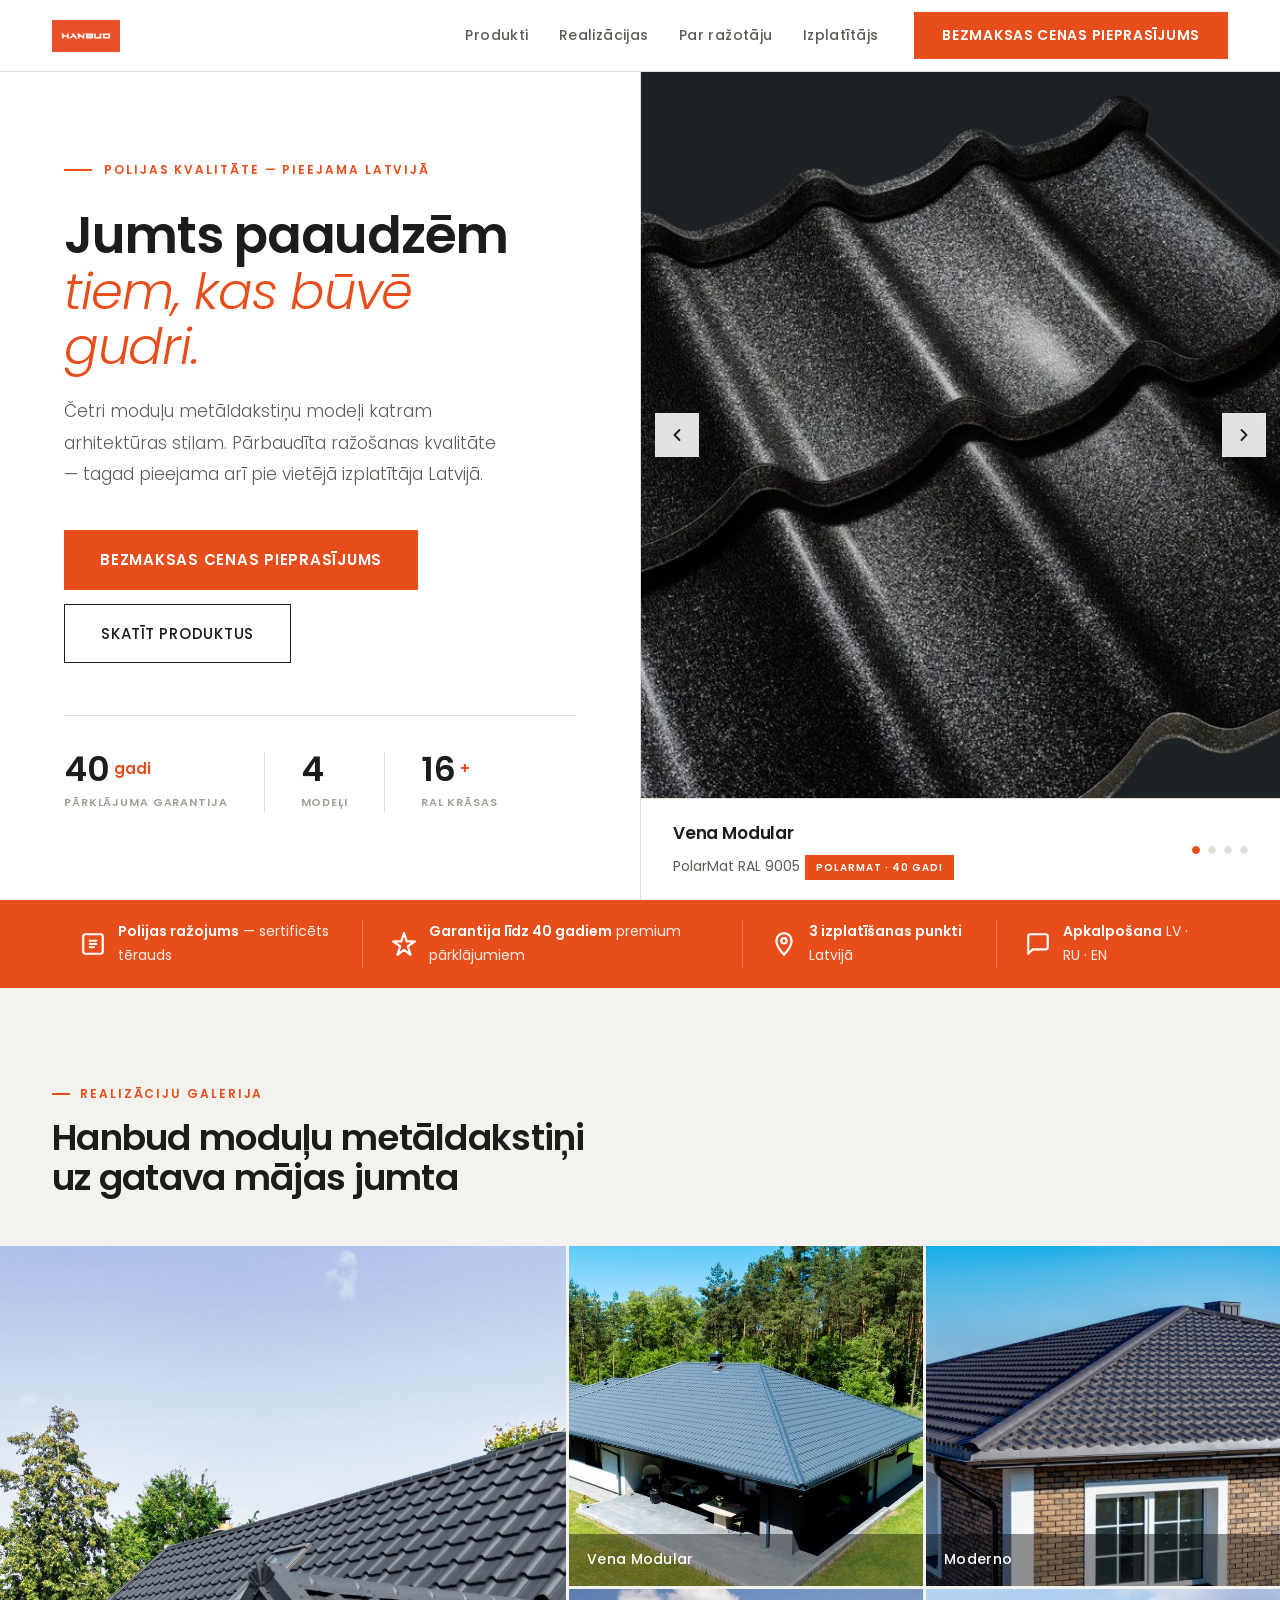
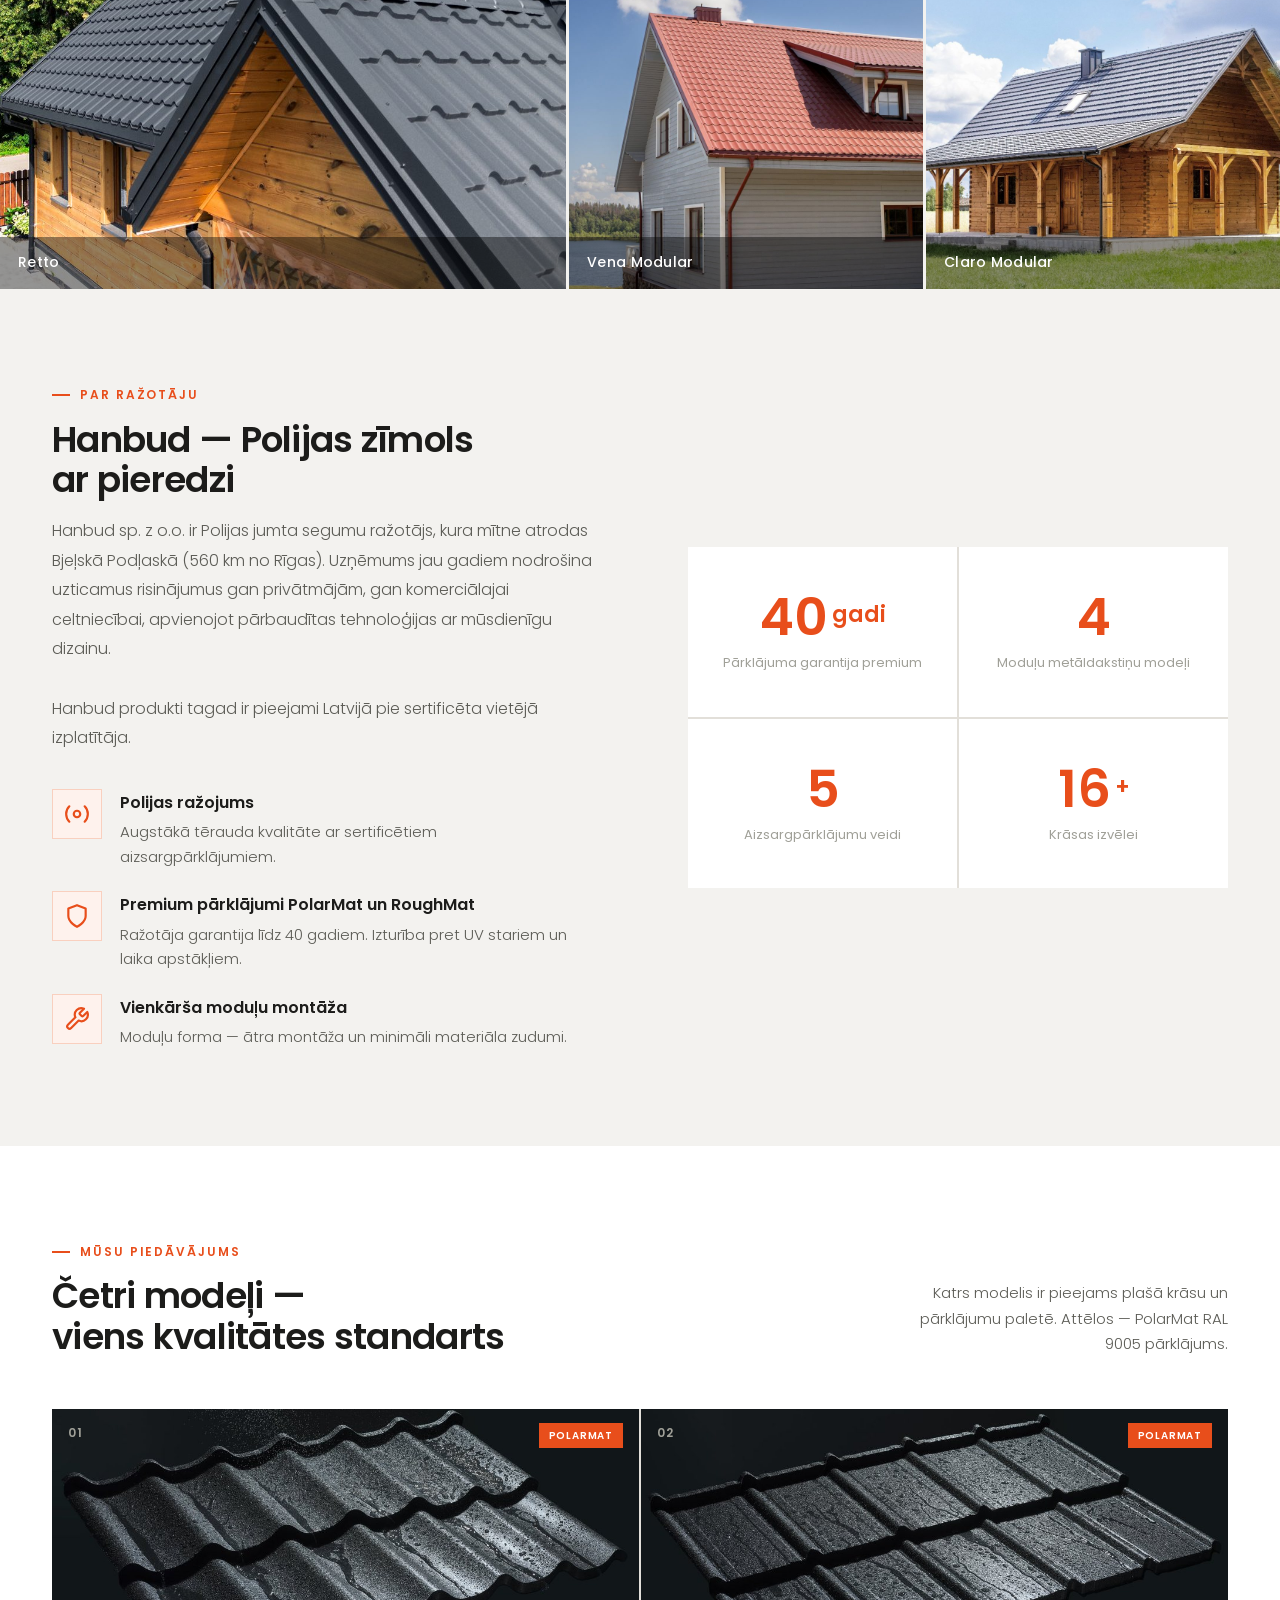
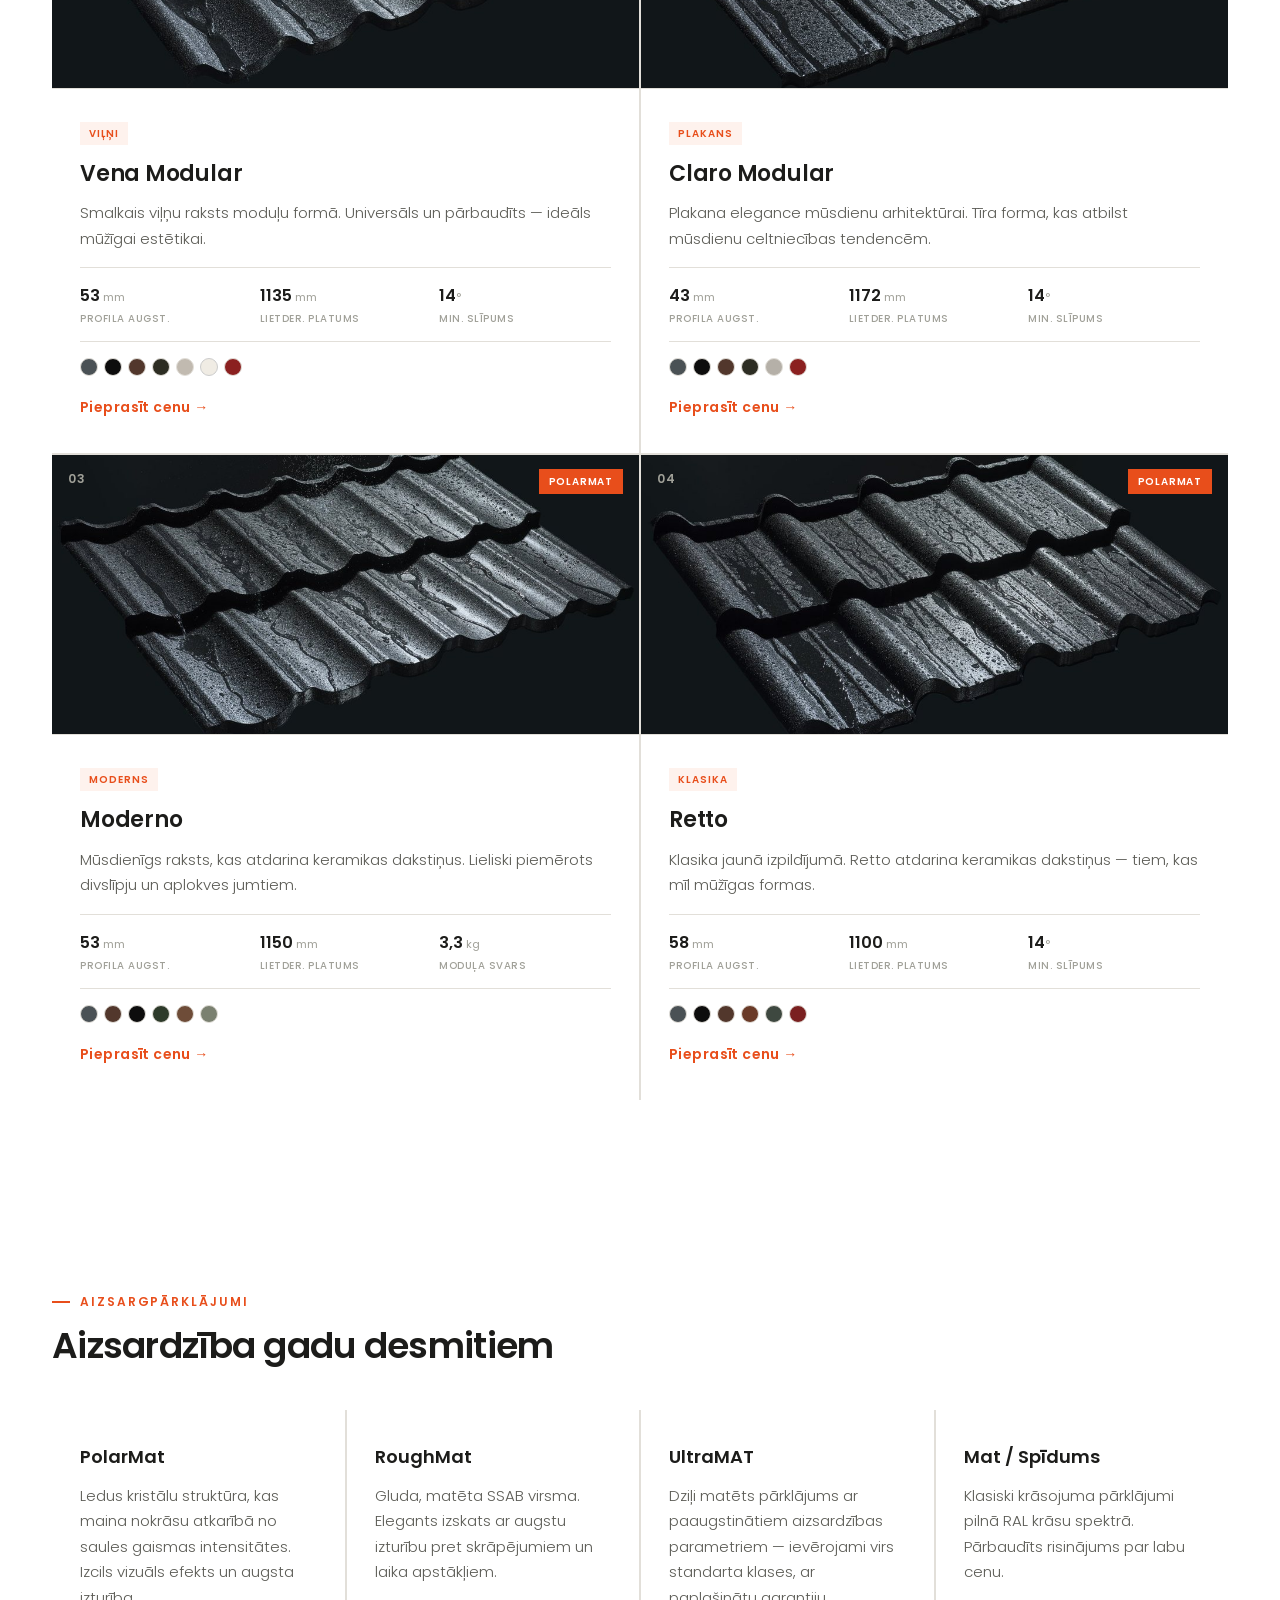
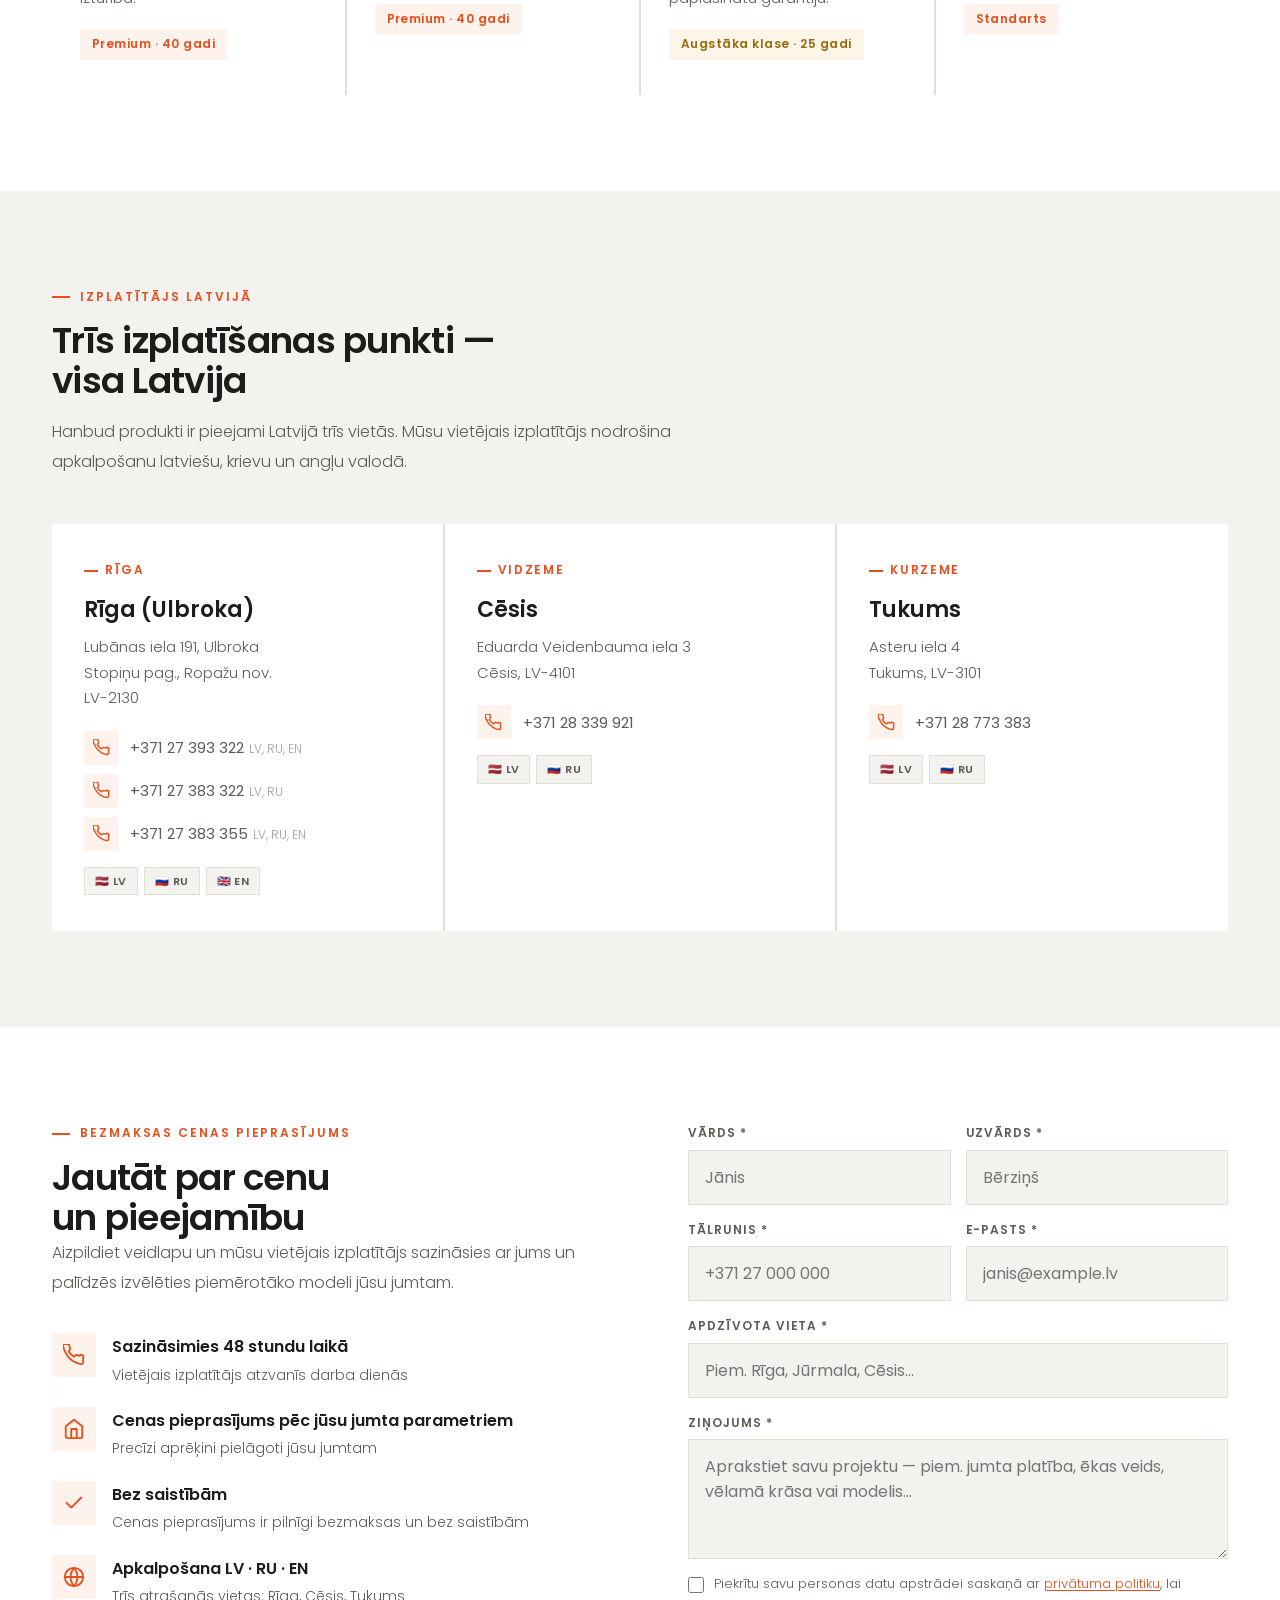
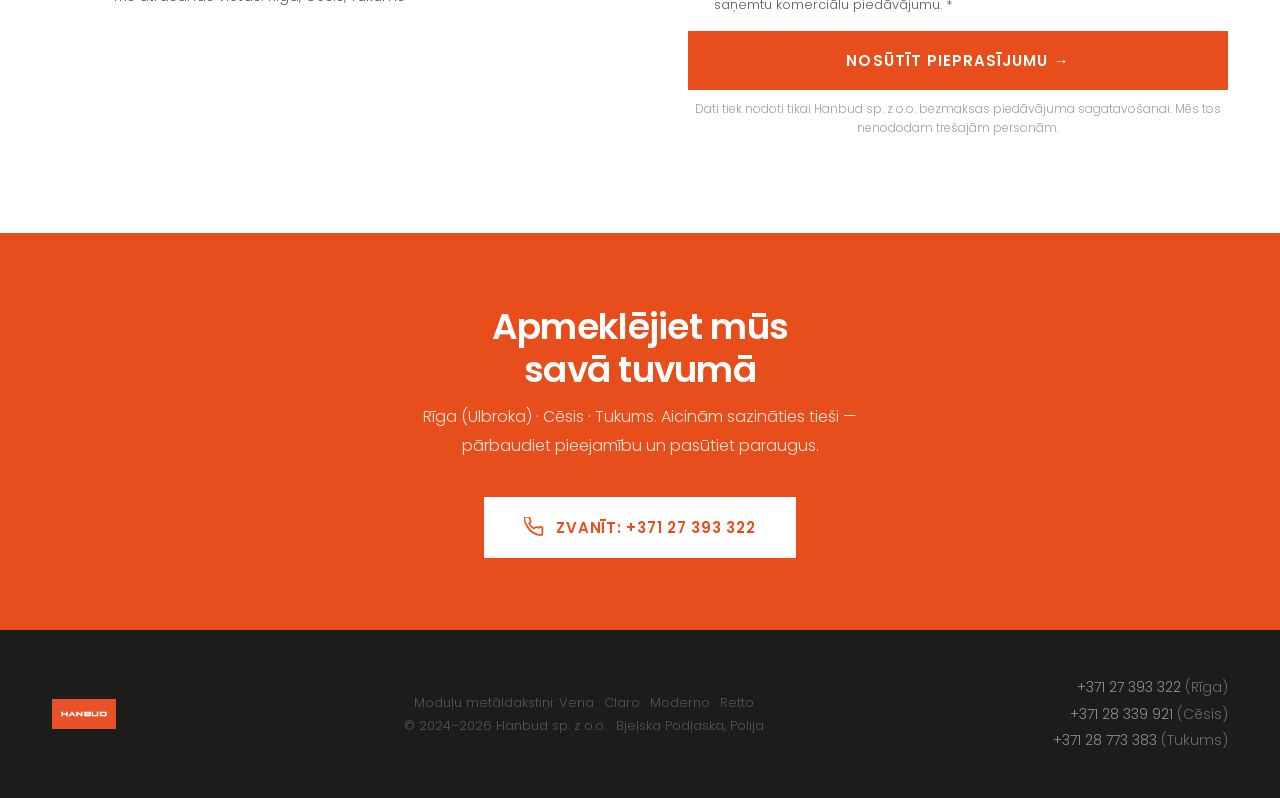
==== commit 3cbe1827: "Add files via upload" ====
--- a/index.html
+++ b/index.html
@@ -441,6 +441,15 @@
         </div>
         <div class="form-group"><label>Apdzīvota vieta *</label><input type="text" name="city" placeholder="Piem. Rīga, Jūrmala, Cēsis..." required></div>
         <div class="form-group"><label>Ziņojums *</label><textarea name="comment" placeholder="Aprakstiet savu projektu — piem. jumta platība, ēkas veids, vēlamā krāsa vai modelis..." required></textarea></div>
+
+        <!-- GDPR -->
+        <div class="form-group form-consent">
+          <label class="consent-label">
+            <input type="checkbox" name="gdpr" required>
+            <span>Piekrītu savu personas datu apstrādei saskaņā ar <a href="/privatuma-politika" target="_blank">privātuma politiku</a>, lai saņemtu komerciālu piedāvājumu. *</span>
+          </label>
+        </div>
+
         <button type="submit" class="form-submit">Nosūtīt pieprasījumu →</button>
         <p class="form-note">Dati tiek nodoti tikai Hanbud sp. z o.o. bezmaksas piedāvājuma sagatavošanai. Mēs tos nenododam trešajām personām.</p>
       </form>
@@ -473,7 +482,7 @@
 <!-- FOOTER -->
 <footer>
   <div class="footer-logo"><img src="images/logo.png" alt="Hanbud"></div>
-  <div class="footer-center">Moduļu metāldakstiņi: Vena · Claro · Moderno · Retto<br>© 2024 Hanbud sp. z o.o. · Bjeļska Podļaska, Polija</div>
+  <div class="footer-center">Moduļu metāldakstiņi: Vena · Claro · Moderno · Retto<br>© 2024–2026 Hanbud sp. z o.o. · Bjeļska Podļaska, Polija</div>
   <div class="footer-info">
     <a href="tel:+37127393322">+371 27 393 322</a> (Rīga)<br>
     <a href="tel:+37128339921">+371 28 339 921</a> (Cēsis)<br>
--- a/style.css
+++ b/style.css
@@ -198,13 +198,19 @@
 .form-row { display: grid; grid-template-columns: 1fr 1fr; gap: 15px; }
 .form-group { display: flex; flex-direction: column; gap: 6px; }
 .form-group label { font-size: 12px; font-weight: 600; color: var(--mid); letter-spacing: .08em; text-transform: uppercase; }
-.form-group input, .form-group textarea { padding: 14px 16px; border: 1.5px solid var(--border); background: var(--grey); font-family: 'Poppins', sans-serif; font-size: 16px; font-weight: 400; color: var(--dark); outline: none; transition: border-color .2s, background .2s; width: 100%; -webkit-appearance: none; appearance: none; }
-.form-group input:focus, .form-group textarea:focus { border-color: var(--accent); background: var(--white); }
+.form-group input:not([type="checkbox"]), .form-group textarea { padding: 14px 16px; border: 1.5px solid var(--border); background: var(--grey); font-family: 'Poppins', sans-serif; font-size: 16px; font-weight: 400; color: var(--dark); outline: none; transition: border-color .2s, background .2s; width: 100%; -webkit-appearance: none; appearance: none; }
+.form-group input:not([type="checkbox"]):focus, .form-group textarea:focus { border-color: var(--accent); background: var(--white); }
 .form-group textarea { resize: vertical; min-height: 120px; }
 .form-submit { background: var(--accent); color: #fff; border: none; padding: 18px 32px; font-family: 'Poppins', sans-serif; font-size: 15px; font-weight: 600; letter-spacing: .07em; text-transform: uppercase; cursor: pointer; transition: all .2s; width: 100%; }
 .form-submit:hover { background: var(--accent-dark); transform: translateY(-1px); }
 .form-note { font-size: 12px; font-weight: 300; color: var(--light); text-align: center; margin-top: -6px; line-height: 1.6; }
 .form-success { display: none; background: #f0faf3; border: 1.5px solid #4caf50; padding: 24px; text-align: center; color: #2e7d32; font-size: 16px; line-height: 1.7; }
+
+/* ── GDPR CONSENT ── */
+.form-consent .consent-label { display: flex; align-items: flex-start; gap: 10px; cursor: pointer; font-size: 13px; font-weight: 300; letter-spacing: 0; text-transform: none; color: var(--mid); line-height: 1.6; }
+.form-consent input[type="checkbox"] { flex-shrink: 0; width: 16px; height: 16px; margin-top: 3px; cursor: pointer; accent-color: var(--accent); -webkit-appearance: checkbox; appearance: checkbox; }
+.form-consent .consent-label a { color: var(--accent); text-decoration: underline; text-underline-offset: 2px; }
+.form-consent .consent-label a:hover { color: var(--accent-dark); }
 
 /* ── SUCCESS OVERLAY ── */
 .success-overlay {
